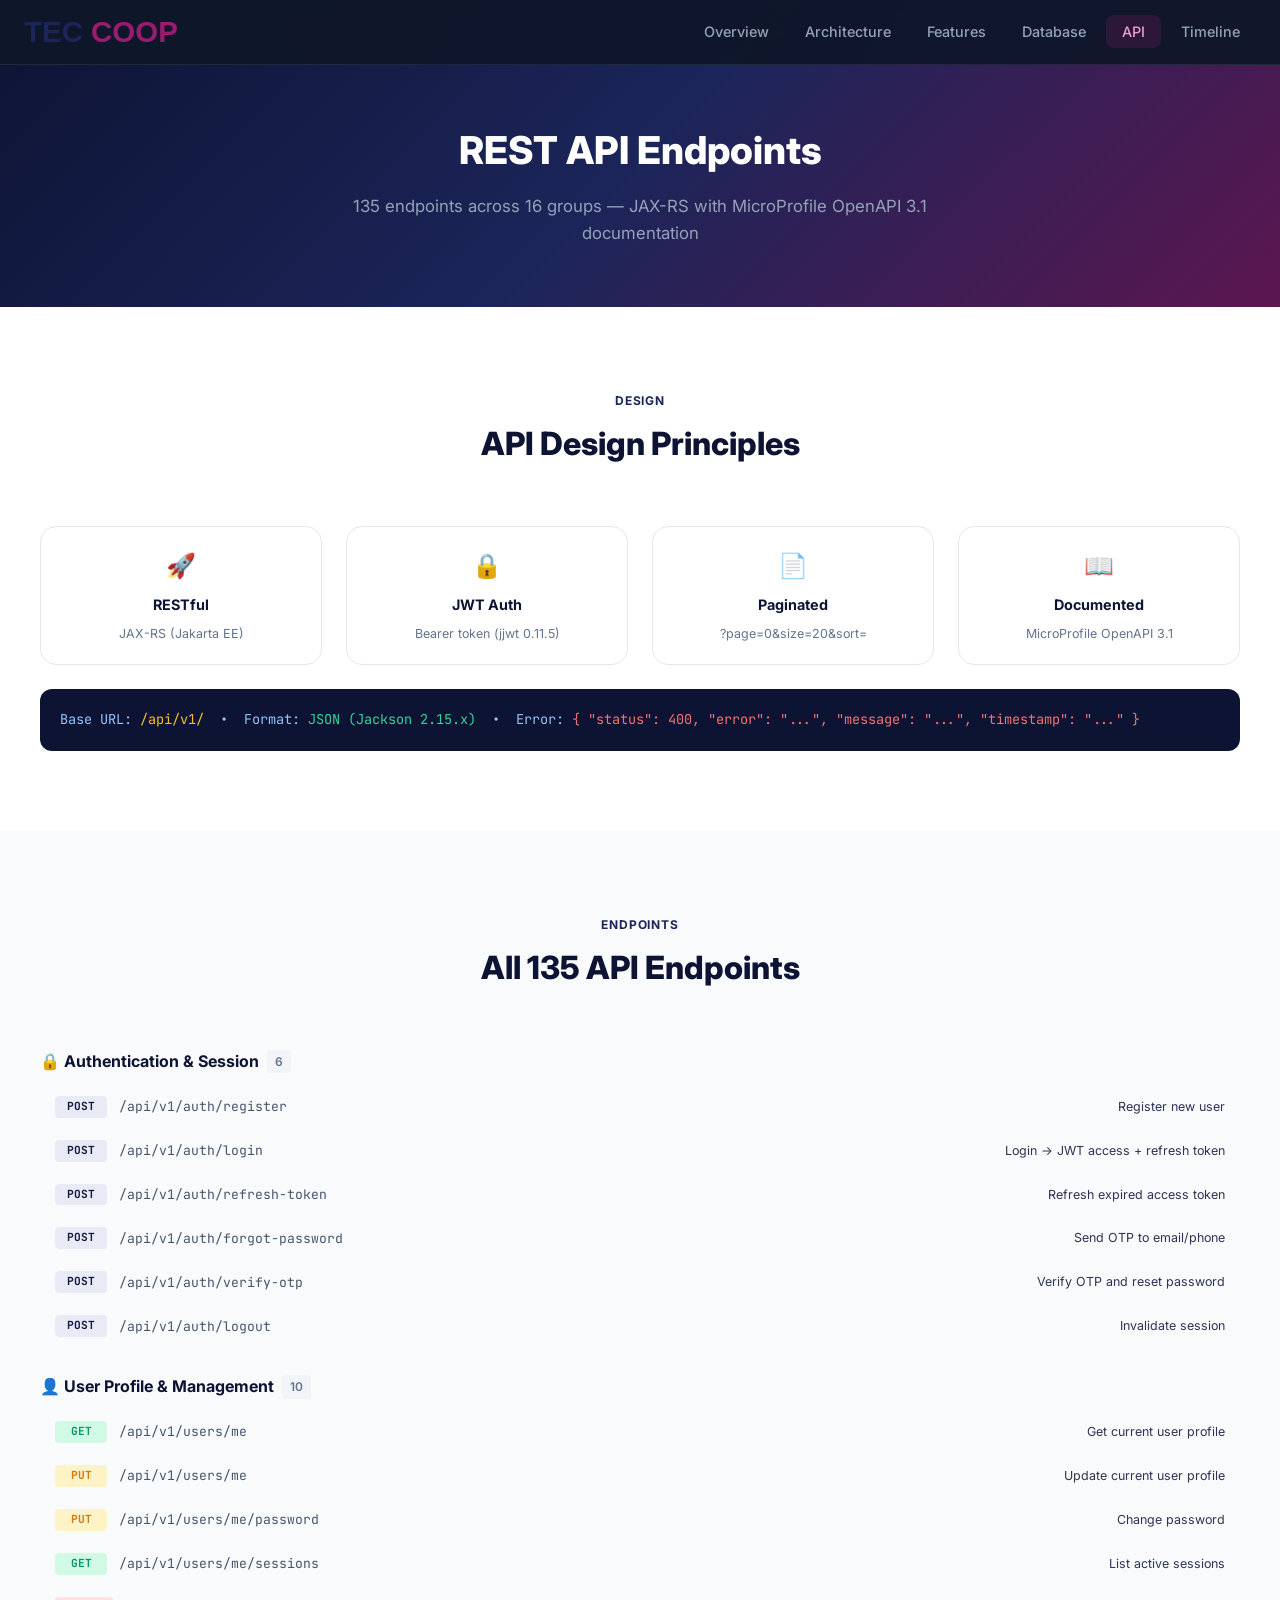
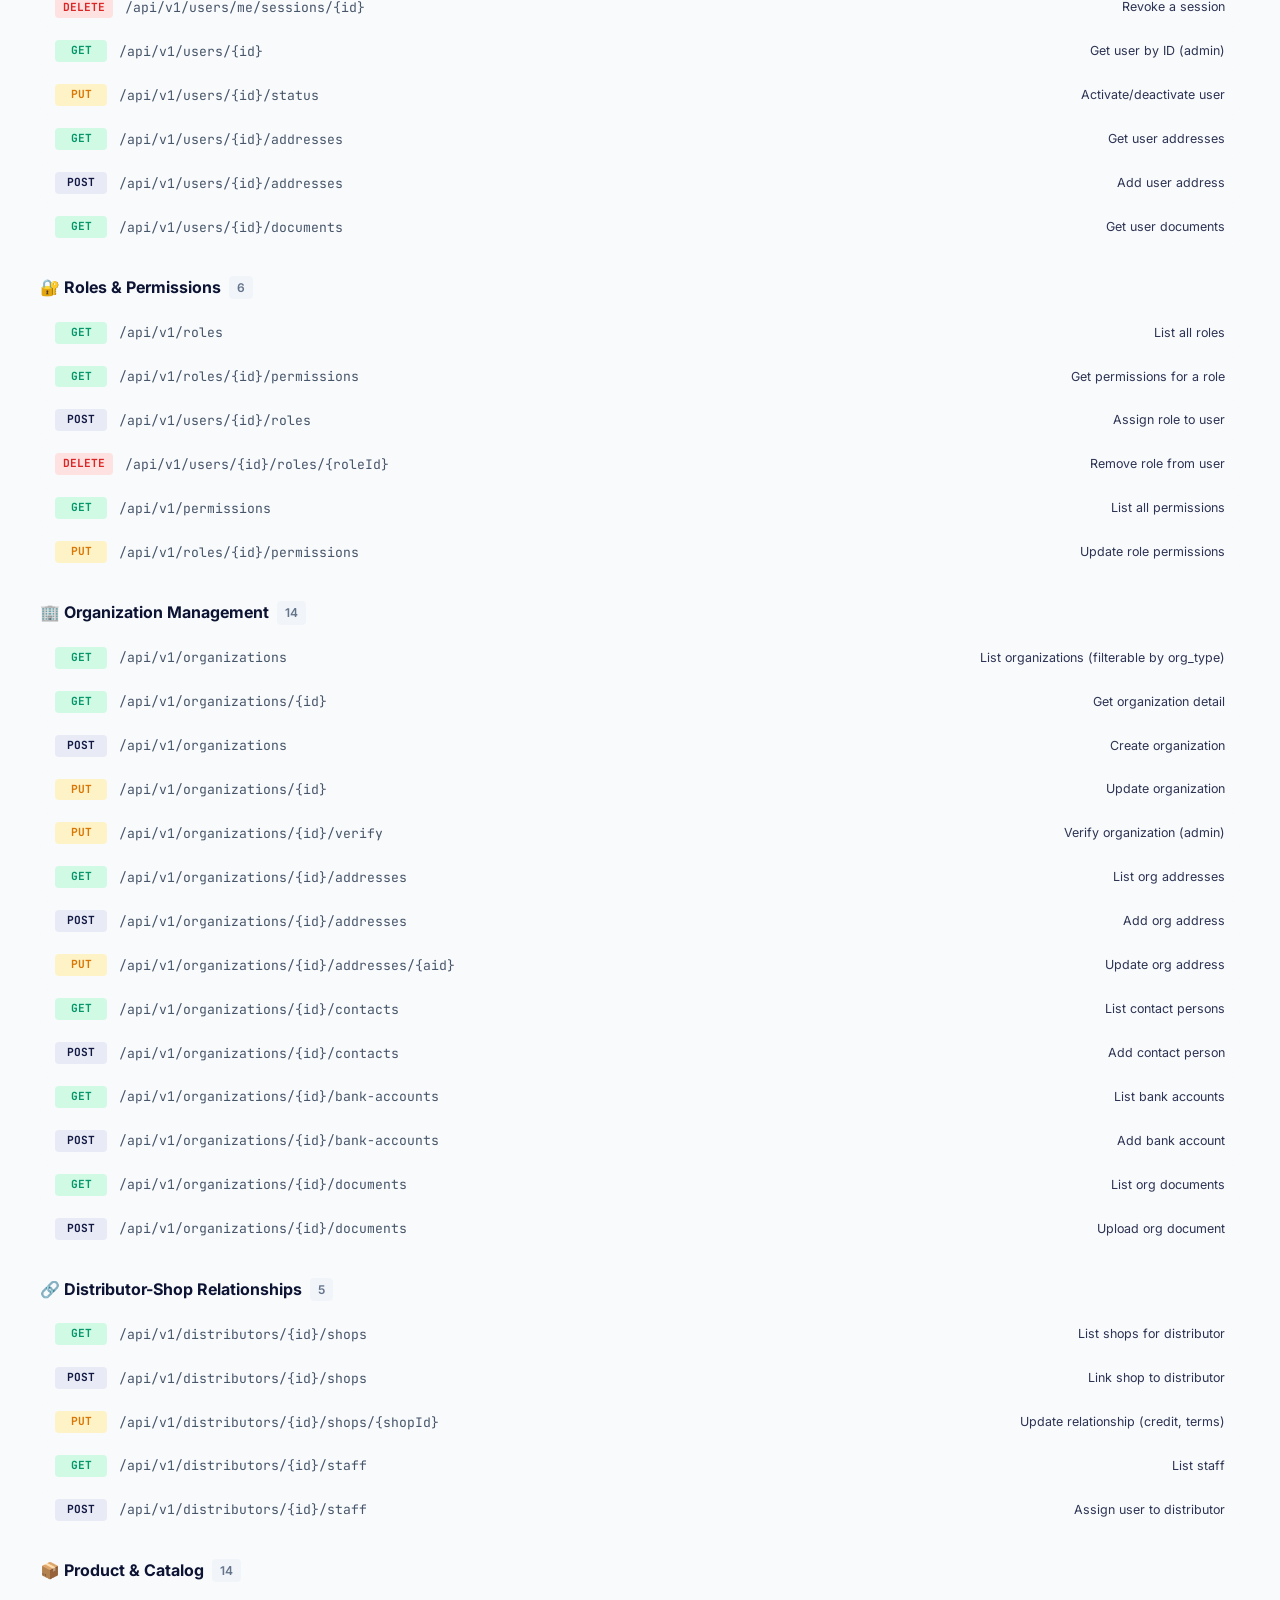
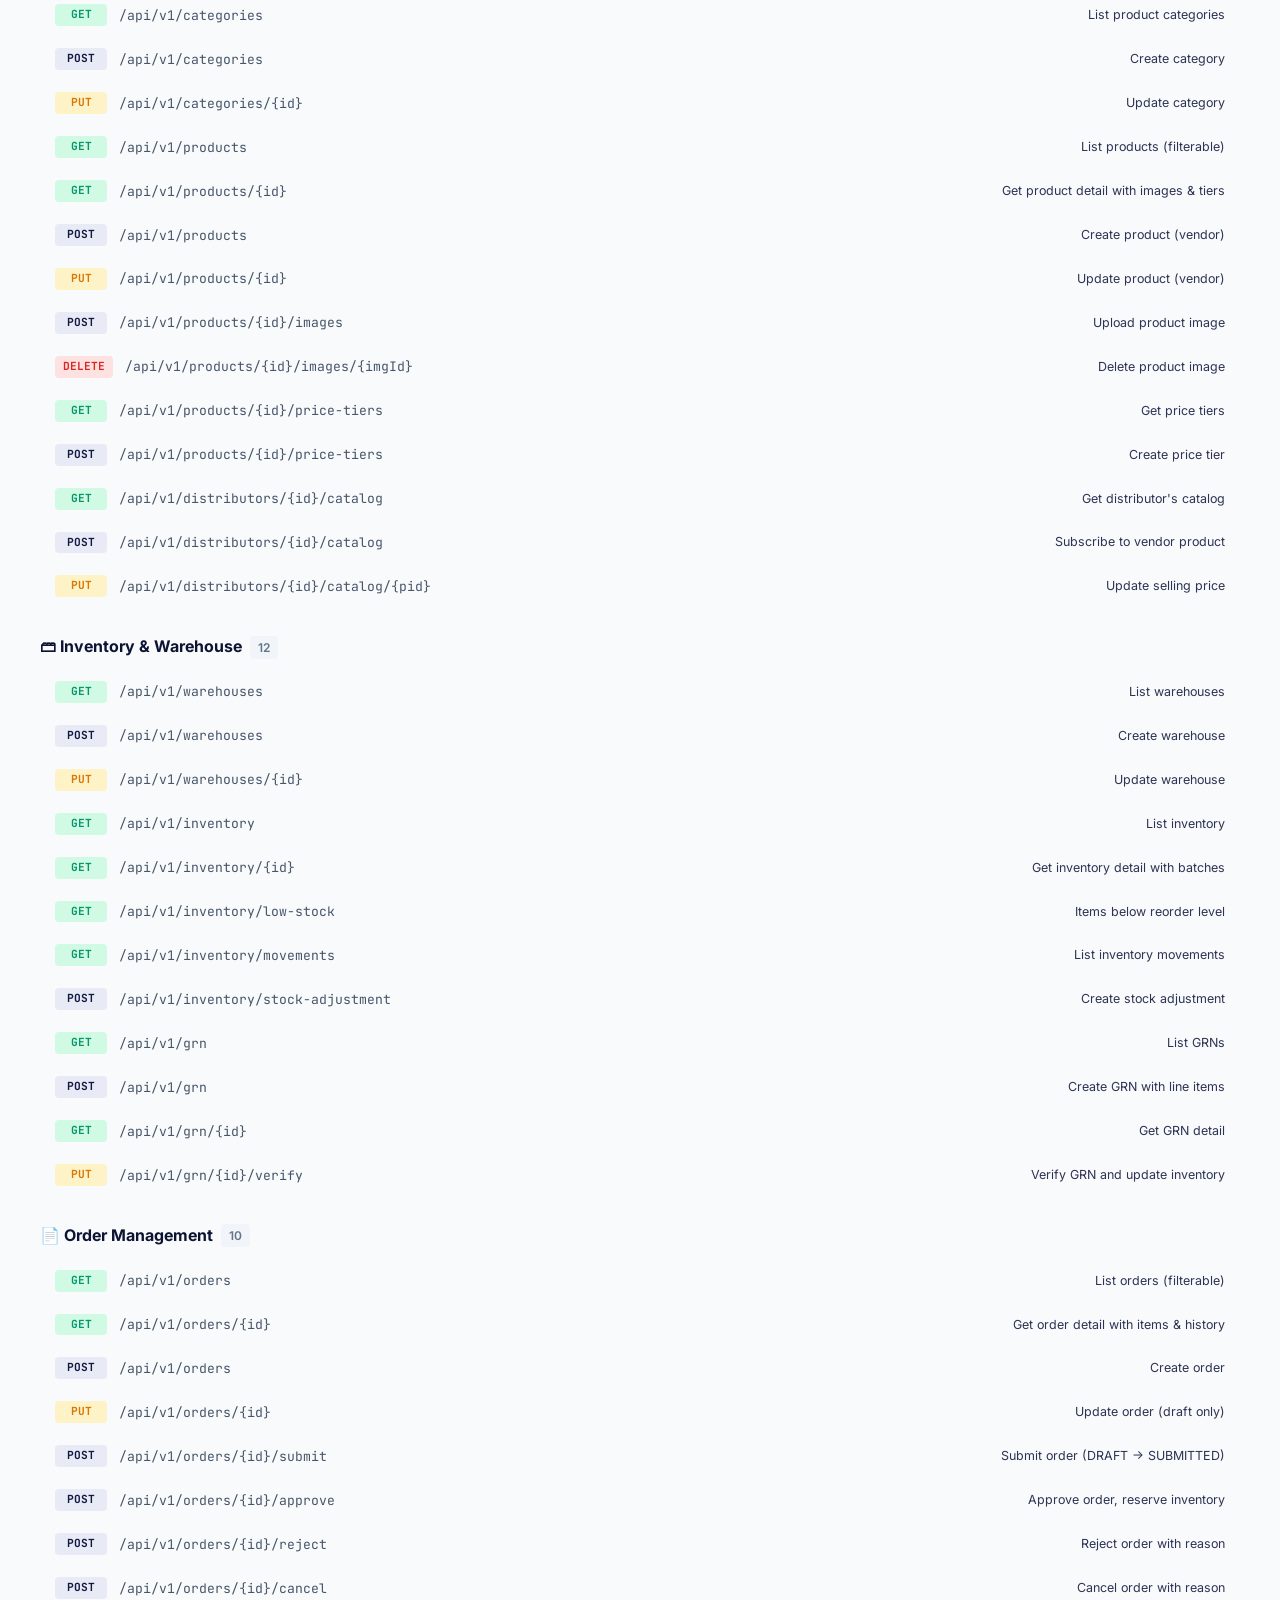
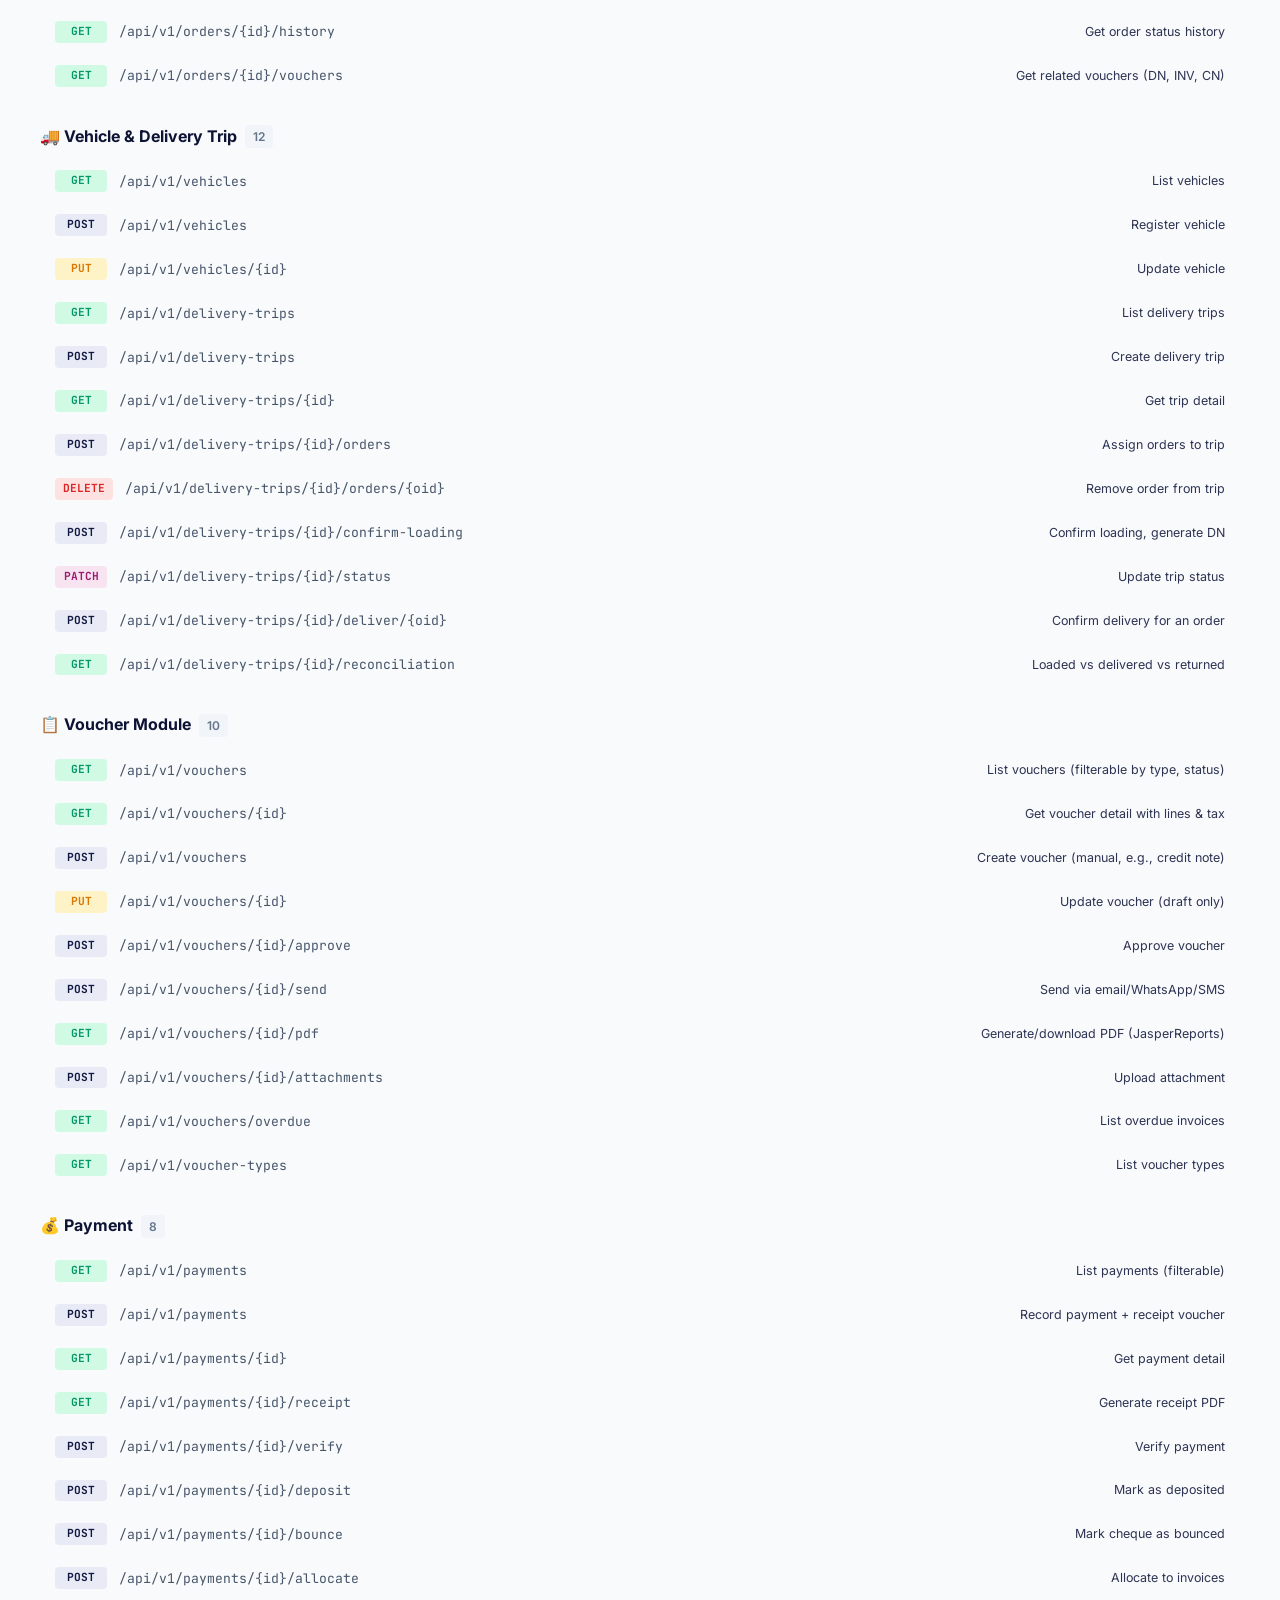
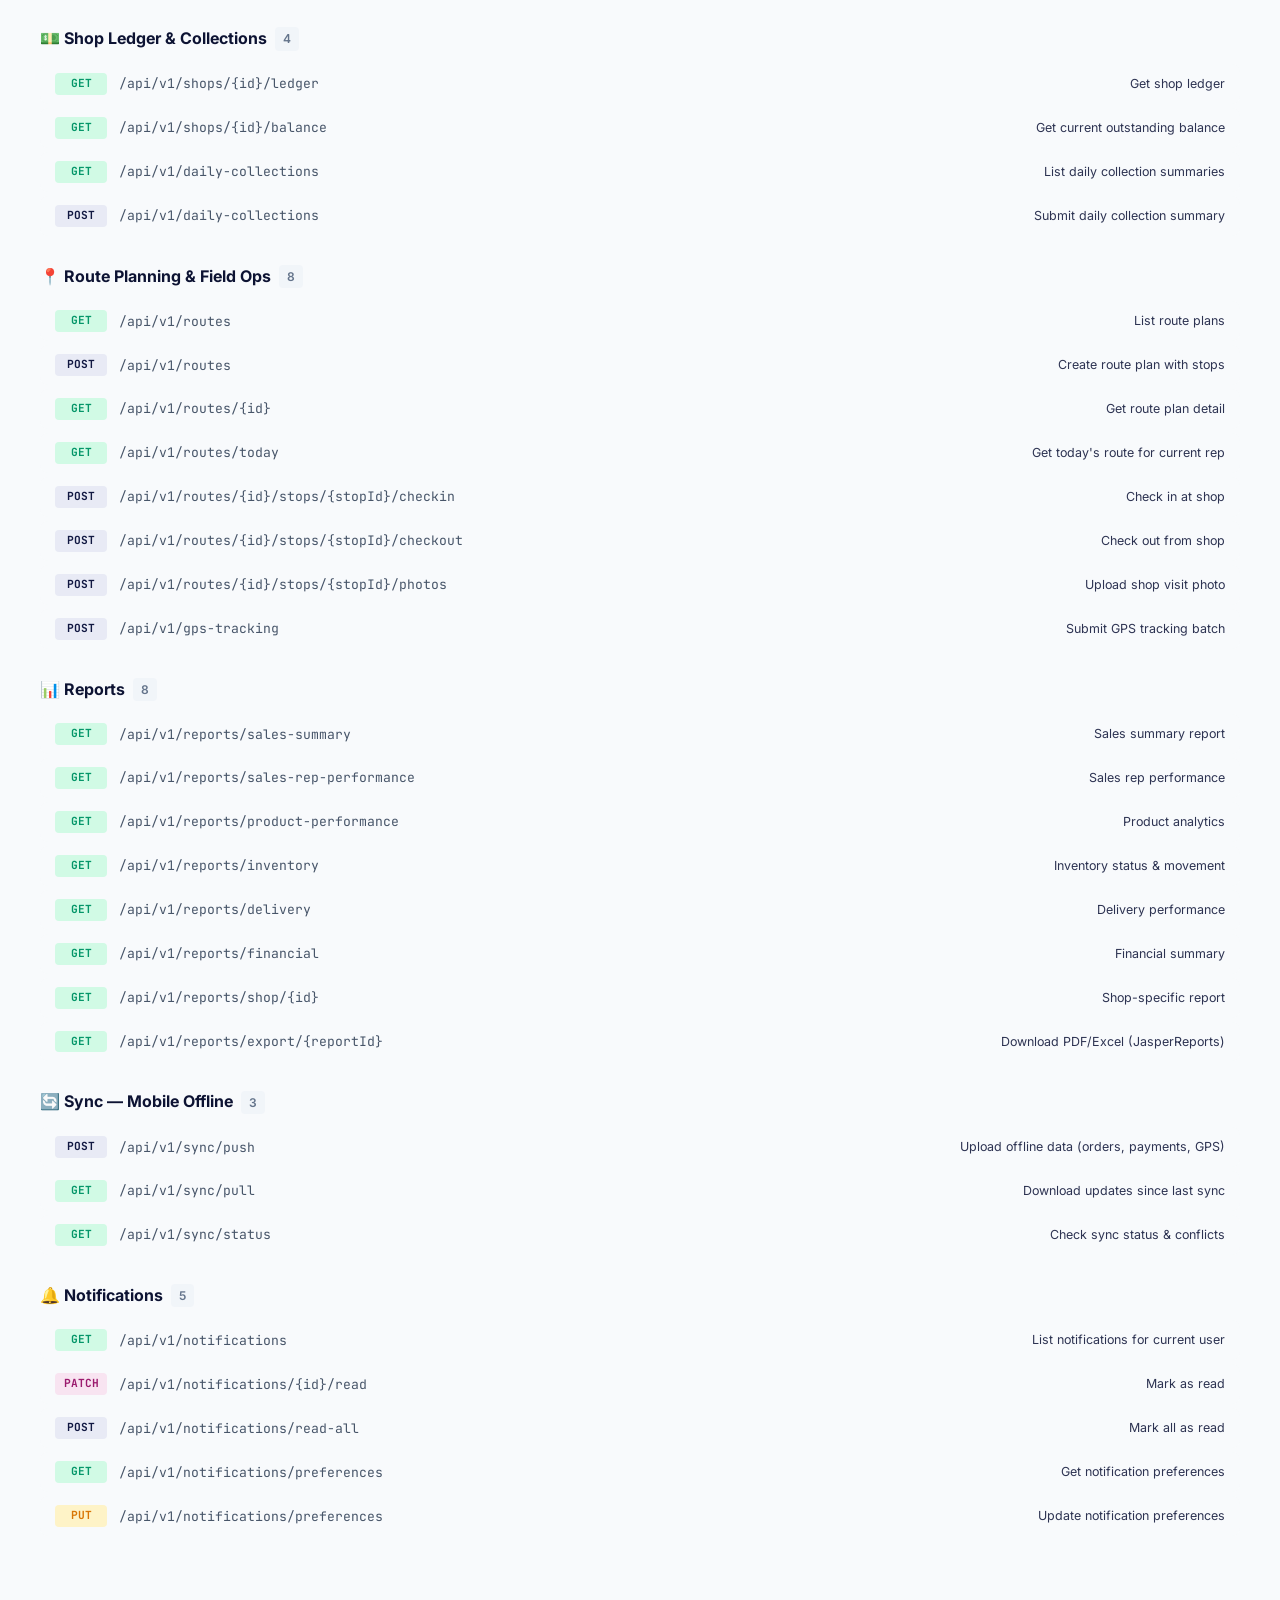
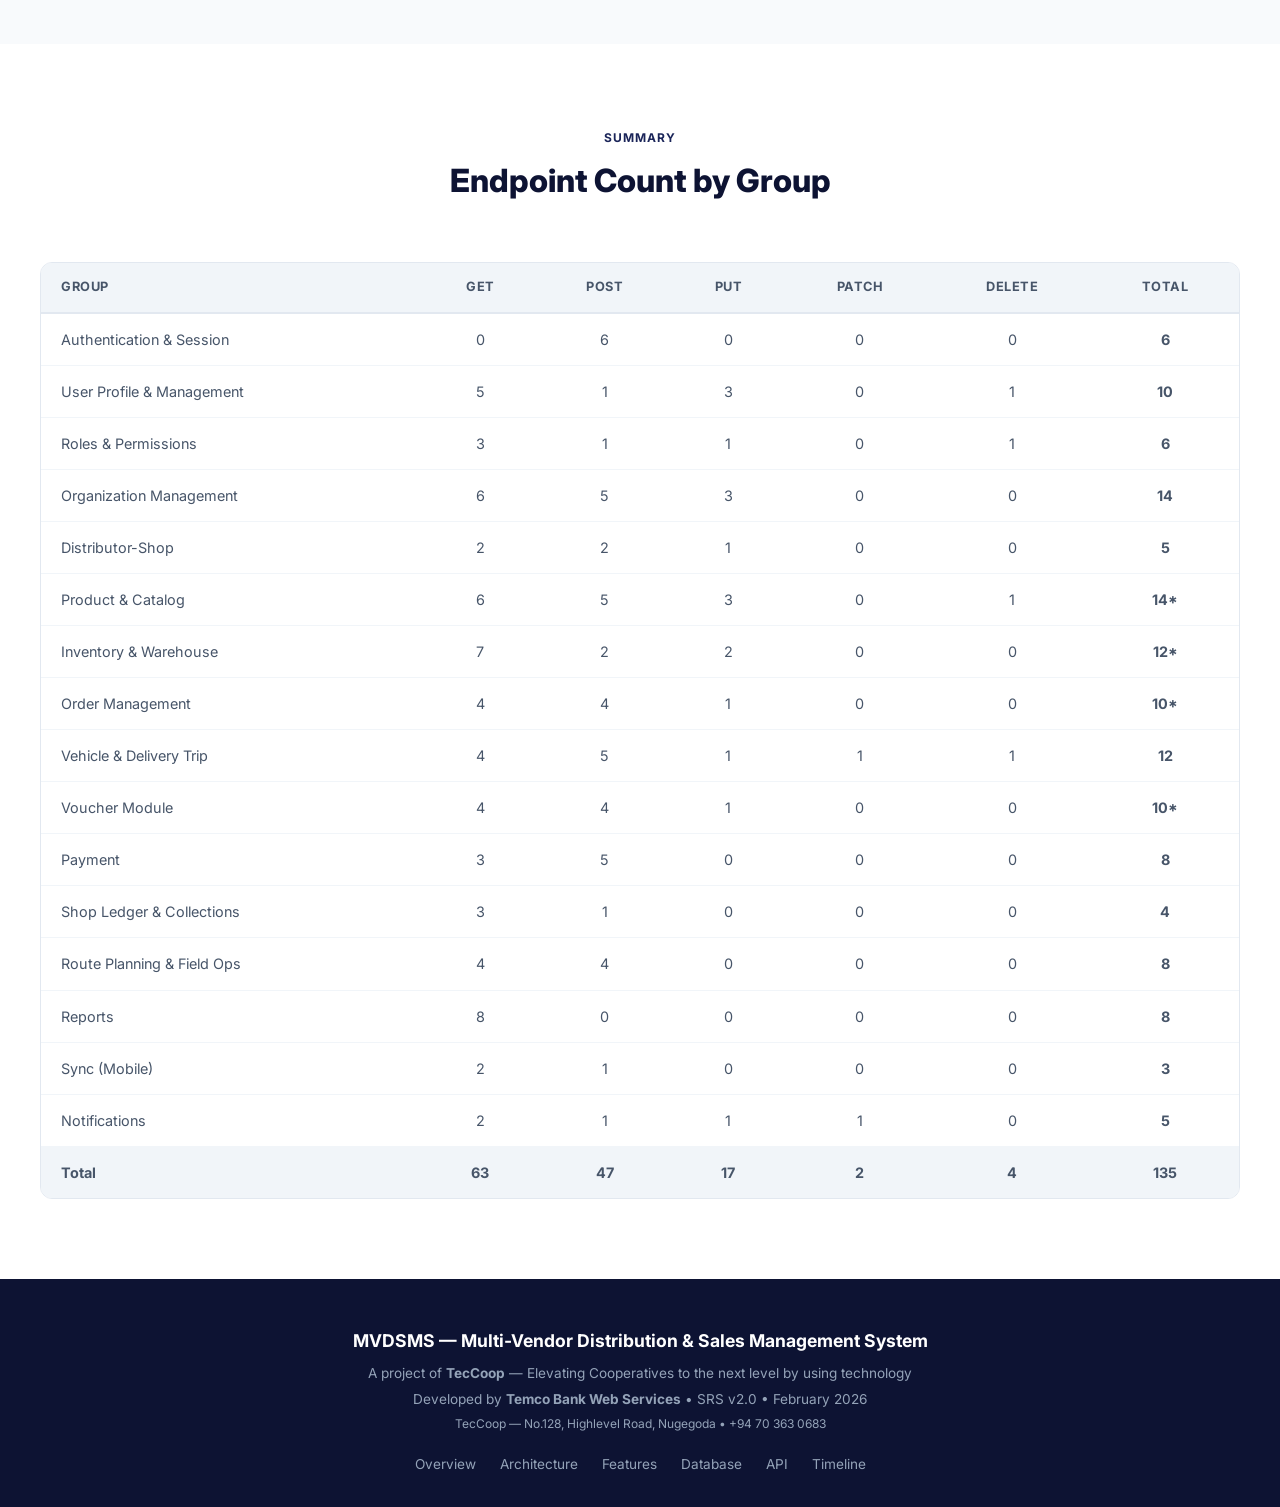
==== docs/api.html @ e16dff6d "feat: MVDSMS project scope website - TecCoop branded static site with mobile mockup - 6-page static " ====
<!DOCTYPE html>
<html lang="en">
<head>
  <meta charset="UTF-8">
  <meta name="viewport" content="width=device-width, initial-scale=1.0">
  <title>API Endpoints — MVDSMS | TecCoop</title>
  <link rel="preconnect" href="https://fonts.googleapis.com">
  <link href="https://fonts.googleapis.com/css2?family=Inter:wght@400;500;600;700;800&family=JetBrains+Mono:wght@400;500;600&display=swap" rel="stylesheet">
  <link rel="stylesheet" href="styles.css">
</head>
<body>

  <!-- NAVBAR -->
  <nav class="navbar" id="navbar">
    <div class="nav-container">
      <a href="index.html" class="nav-logo">
        <div class="nav-logo-icon"><img src="logo.svg" alt="TecCoop"></div>
      </a>
      <ul class="nav-links" id="navLinks">
        <li><a href="index.html">Overview</a></li>
        <li><a href="architecture.html">Architecture</a></li>
        <li><a href="features.html">Features</a></li>
        <li><a href="database.html">Database</a></li>
        <li><a href="api.html" class="active">API</a></li>
        <li><a href="timeline.html">Timeline</a></li>
      </ul>
      <button class="mobile-toggle" id="mobileToggle" aria-label="Toggle menu">&#9776;</button>
    </div>
  </nav>

  <!-- PAGE HERO -->
  <section class="page-hero">
    <h1>REST API Endpoints</h1>
    <p>135 endpoints across 16 groups &mdash; JAX-RS with MicroProfile OpenAPI 3.1 documentation</p>
  </section>

  <!-- API DESIGN PRINCIPLES -->
  <section class="section section-alt">
    <div class="container">
      <div class="section-header">
        <div class="section-label">Design</div>
        <h2>API Design Principles</h2>
      </div>
      <div class="card-grid card-grid-4">
        <div class="card" style="text-align:center;padding:20px;">
          <div style="font-size:1.5rem;margin-bottom:8px;">&#128640;</div>
          <h3 style="font-size:0.9rem;">RESTful</h3>
          <p style="font-size:0.78rem;">JAX-RS (Jakarta EE)</p>
        </div>
        <div class="card" style="text-align:center;padding:20px;">
          <div style="font-size:1.5rem;margin-bottom:8px;">&#128274;</div>
          <h3 style="font-size:0.9rem;">JWT Auth</h3>
          <p style="font-size:0.78rem;">Bearer token (jjwt 0.11.5)</p>
        </div>
        <div class="card" style="text-align:center;padding:20px;">
          <div style="font-size:1.5rem;margin-bottom:8px;">&#128196;</div>
          <h3 style="font-size:0.9rem;">Paginated</h3>
          <p style="font-size:0.78rem;">?page=0&amp;size=20&amp;sort=</p>
        </div>
        <div class="card" style="text-align:center;padding:20px;">
          <div style="font-size:1.5rem;margin-bottom:8px;">&#128214;</div>
          <h3 style="font-size:0.9rem;">Documented</h3>
          <p style="font-size:0.78rem;">MicroProfile OpenAPI 3.1</p>
        </div>
      </div>
      <div style="margin-top:24px;padding:20px;background:var(--dark);border-radius:12px;">
        <p style="font-family:'JetBrains Mono',monospace;font-size:0.85rem;color:#93c5fd;">
          Base URL: <span style="color:#fbbf24;">/api/v1/</span> &nbsp;&bull;&nbsp;
          Format: <span style="color:#34d399;">JSON (Jackson 2.15.x)</span> &nbsp;&bull;&nbsp;
          Error: <span style="color:#f87171;">{ "status": 400, "error": "...", "message": "...", "timestamp": "..." }</span>
        </p>
      </div>
    </div>
  </section>

  <!-- ALL ENDPOINTS -->
  <section class="section">
    <div class="container">
      <div class="section-header">
        <div class="section-label">Endpoints</div>
        <h2>All 135 API Endpoints</h2>
      </div>

      <!-- 1. Auth -->
      <div class="api-group">
        <div class="api-group-title">&#128274; Authentication & Session <span class="api-group-count">6</span></div>
        <div class="api-endpoint"><span class="api-method method-post">POST</span><span class="api-path">/api/v1/auth/register</span><span class="api-desc">Register new user</span></div>
        <div class="api-endpoint"><span class="api-method method-post">POST</span><span class="api-path">/api/v1/auth/login</span><span class="api-desc">Login &rarr; JWT access + refresh token</span></div>
        <div class="api-endpoint"><span class="api-method method-post">POST</span><span class="api-path">/api/v1/auth/refresh-token</span><span class="api-desc">Refresh expired access token</span></div>
        <div class="api-endpoint"><span class="api-method method-post">POST</span><span class="api-path">/api/v1/auth/forgot-password</span><span class="api-desc">Send OTP to email/phone</span></div>
        <div class="api-endpoint"><span class="api-method method-post">POST</span><span class="api-path">/api/v1/auth/verify-otp</span><span class="api-desc">Verify OTP and reset password</span></div>
        <div class="api-endpoint"><span class="api-method method-post">POST</span><span class="api-path">/api/v1/auth/logout</span><span class="api-desc">Invalidate session</span></div>
      </div>

      <!-- 2. Users -->
      <div class="api-group">
        <div class="api-group-title">&#128100; User Profile & Management <span class="api-group-count">10</span></div>
        <div class="api-endpoint"><span class="api-method method-get">GET</span><span class="api-path">/api/v1/users/me</span><span class="api-desc">Get current user profile</span></div>
        <div class="api-endpoint"><span class="api-method method-put">PUT</span><span class="api-path">/api/v1/users/me</span><span class="api-desc">Update current user profile</span></div>
        <div class="api-endpoint"><span class="api-method method-put">PUT</span><span class="api-path">/api/v1/users/me/password</span><span class="api-desc">Change password</span></div>
        <div class="api-endpoint"><span class="api-method method-get">GET</span><span class="api-path">/api/v1/users/me/sessions</span><span class="api-desc">List active sessions</span></div>
        <div class="api-endpoint"><span class="api-method method-delete">DELETE</span><span class="api-path">/api/v1/users/me/sessions/{id}</span><span class="api-desc">Revoke a session</span></div>
        <div class="api-endpoint"><span class="api-method method-get">GET</span><span class="api-path">/api/v1/users/{id}</span><span class="api-desc">Get user by ID (admin)</span></div>
        <div class="api-endpoint"><span class="api-method method-put">PUT</span><span class="api-path">/api/v1/users/{id}/status</span><span class="api-desc">Activate/deactivate user</span></div>
        <div class="api-endpoint"><span class="api-method method-get">GET</span><span class="api-path">/api/v1/users/{id}/addresses</span><span class="api-desc">Get user addresses</span></div>
        <div class="api-endpoint"><span class="api-method method-post">POST</span><span class="api-path">/api/v1/users/{id}/addresses</span><span class="api-desc">Add user address</span></div>
        <div class="api-endpoint"><span class="api-method method-get">GET</span><span class="api-path">/api/v1/users/{id}/documents</span><span class="api-desc">Get user documents</span></div>
      </div>

      <!-- 3. Roles -->
      <div class="api-group">
        <div class="api-group-title">&#128272; Roles & Permissions <span class="api-group-count">6</span></div>
        <div class="api-endpoint"><span class="api-method method-get">GET</span><span class="api-path">/api/v1/roles</span><span class="api-desc">List all roles</span></div>
        <div class="api-endpoint"><span class="api-method method-get">GET</span><span class="api-path">/api/v1/roles/{id}/permissions</span><span class="api-desc">Get permissions for a role</span></div>
        <div class="api-endpoint"><span class="api-method method-post">POST</span><span class="api-path">/api/v1/users/{id}/roles</span><span class="api-desc">Assign role to user</span></div>
        <div class="api-endpoint"><span class="api-method method-delete">DELETE</span><span class="api-path">/api/v1/users/{id}/roles/{roleId}</span><span class="api-desc">Remove role from user</span></div>
        <div class="api-endpoint"><span class="api-method method-get">GET</span><span class="api-path">/api/v1/permissions</span><span class="api-desc">List all permissions</span></div>
        <div class="api-endpoint"><span class="api-method method-put">PUT</span><span class="api-path">/api/v1/roles/{id}/permissions</span><span class="api-desc">Update role permissions</span></div>
      </div>

      <!-- 4. Organizations -->
      <div class="api-group">
        <div class="api-group-title">&#127970; Organization Management <span class="api-group-count">14</span></div>
        <div class="api-endpoint"><span class="api-method method-get">GET</span><span class="api-path">/api/v1/organizations</span><span class="api-desc">List organizations (filterable by org_type)</span></div>
        <div class="api-endpoint"><span class="api-method method-get">GET</span><span class="api-path">/api/v1/organizations/{id}</span><span class="api-desc">Get organization detail</span></div>
        <div class="api-endpoint"><span class="api-method method-post">POST</span><span class="api-path">/api/v1/organizations</span><span class="api-desc">Create organization</span></div>
        <div class="api-endpoint"><span class="api-method method-put">PUT</span><span class="api-path">/api/v1/organizations/{id}</span><span class="api-desc">Update organization</span></div>
        <div class="api-endpoint"><span class="api-method method-put">PUT</span><span class="api-path">/api/v1/organizations/{id}/verify</span><span class="api-desc">Verify organization (admin)</span></div>
        <div class="api-endpoint"><span class="api-method method-get">GET</span><span class="api-path">/api/v1/organizations/{id}/addresses</span><span class="api-desc">List org addresses</span></div>
        <div class="api-endpoint"><span class="api-method method-post">POST</span><span class="api-path">/api/v1/organizations/{id}/addresses</span><span class="api-desc">Add org address</span></div>
        <div class="api-endpoint"><span class="api-method method-put">PUT</span><span class="api-path">/api/v1/organizations/{id}/addresses/{aid}</span><span class="api-desc">Update org address</span></div>
        <div class="api-endpoint"><span class="api-method method-get">GET</span><span class="api-path">/api/v1/organizations/{id}/contacts</span><span class="api-desc">List contact persons</span></div>
        <div class="api-endpoint"><span class="api-method method-post">POST</span><span class="api-path">/api/v1/organizations/{id}/contacts</span><span class="api-desc">Add contact person</span></div>
        <div class="api-endpoint"><span class="api-method method-get">GET</span><span class="api-path">/api/v1/organizations/{id}/bank-accounts</span><span class="api-desc">List bank accounts</span></div>
        <div class="api-endpoint"><span class="api-method method-post">POST</span><span class="api-path">/api/v1/organizations/{id}/bank-accounts</span><span class="api-desc">Add bank account</span></div>
        <div class="api-endpoint"><span class="api-method method-get">GET</span><span class="api-path">/api/v1/organizations/{id}/documents</span><span class="api-desc">List org documents</span></div>
        <div class="api-endpoint"><span class="api-method method-post">POST</span><span class="api-path">/api/v1/organizations/{id}/documents</span><span class="api-desc">Upload org document</span></div>
      </div>

      <!-- 5. Distributor-Shop -->
      <div class="api-group">
        <div class="api-group-title">&#128279; Distributor-Shop Relationships <span class="api-group-count">5</span></div>
        <div class="api-endpoint"><span class="api-method method-get">GET</span><span class="api-path">/api/v1/distributors/{id}/shops</span><span class="api-desc">List shops for distributor</span></div>
        <div class="api-endpoint"><span class="api-method method-post">POST</span><span class="api-path">/api/v1/distributors/{id}/shops</span><span class="api-desc">Link shop to distributor</span></div>
        <div class="api-endpoint"><span class="api-method method-put">PUT</span><span class="api-path">/api/v1/distributors/{id}/shops/{shopId}</span><span class="api-desc">Update relationship (credit, terms)</span></div>
        <div class="api-endpoint"><span class="api-method method-get">GET</span><span class="api-path">/api/v1/distributors/{id}/staff</span><span class="api-desc">List staff</span></div>
        <div class="api-endpoint"><span class="api-method method-post">POST</span><span class="api-path">/api/v1/distributors/{id}/staff</span><span class="api-desc">Assign user to distributor</span></div>
      </div>

      <!-- 6. Products -->
      <div class="api-group">
        <div class="api-group-title">&#128230; Product & Catalog <span class="api-group-count">14</span></div>
        <div class="api-endpoint"><span class="api-method method-get">GET</span><span class="api-path">/api/v1/categories</span><span class="api-desc">List product categories</span></div>
        <div class="api-endpoint"><span class="api-method method-post">POST</span><span class="api-path">/api/v1/categories</span><span class="api-desc">Create category</span></div>
        <div class="api-endpoint"><span class="api-method method-put">PUT</span><span class="api-path">/api/v1/categories/{id}</span><span class="api-desc">Update category</span></div>
        <div class="api-endpoint"><span class="api-method method-get">GET</span><span class="api-path">/api/v1/products</span><span class="api-desc">List products (filterable)</span></div>
        <div class="api-endpoint"><span class="api-method method-get">GET</span><span class="api-path">/api/v1/products/{id}</span><span class="api-desc">Get product detail with images &amp; tiers</span></div>
        <div class="api-endpoint"><span class="api-method method-post">POST</span><span class="api-path">/api/v1/products</span><span class="api-desc">Create product (vendor)</span></div>
        <div class="api-endpoint"><span class="api-method method-put">PUT</span><span class="api-path">/api/v1/products/{id}</span><span class="api-desc">Update product (vendor)</span></div>
        <div class="api-endpoint"><span class="api-method method-post">POST</span><span class="api-path">/api/v1/products/{id}/images</span><span class="api-desc">Upload product image</span></div>
        <div class="api-endpoint"><span class="api-method method-delete">DELETE</span><span class="api-path">/api/v1/products/{id}/images/{imgId}</span><span class="api-desc">Delete product image</span></div>
        <div class="api-endpoint"><span class="api-method method-get">GET</span><span class="api-path">/api/v1/products/{id}/price-tiers</span><span class="api-desc">Get price tiers</span></div>
        <div class="api-endpoint"><span class="api-method method-post">POST</span><span class="api-path">/api/v1/products/{id}/price-tiers</span><span class="api-desc">Create price tier</span></div>
        <div class="api-endpoint"><span class="api-method method-get">GET</span><span class="api-path">/api/v1/distributors/{id}/catalog</span><span class="api-desc">Get distributor's catalog</span></div>
        <div class="api-endpoint"><span class="api-method method-post">POST</span><span class="api-path">/api/v1/distributors/{id}/catalog</span><span class="api-desc">Subscribe to vendor product</span></div>
        <div class="api-endpoint"><span class="api-method method-put">PUT</span><span class="api-path">/api/v1/distributors/{id}/catalog/{pid}</span><span class="api-desc">Update selling price</span></div>
      </div>

      <!-- 7. Inventory -->
      <div class="api-group">
        <div class="api-group-title">&#128451; Inventory & Warehouse <span class="api-group-count">12</span></div>
        <div class="api-endpoint"><span class="api-method method-get">GET</span><span class="api-path">/api/v1/warehouses</span><span class="api-desc">List warehouses</span></div>
        <div class="api-endpoint"><span class="api-method method-post">POST</span><span class="api-path">/api/v1/warehouses</span><span class="api-desc">Create warehouse</span></div>
        <div class="api-endpoint"><span class="api-method method-put">PUT</span><span class="api-path">/api/v1/warehouses/{id}</span><span class="api-desc">Update warehouse</span></div>
        <div class="api-endpoint"><span class="api-method method-get">GET</span><span class="api-path">/api/v1/inventory</span><span class="api-desc">List inventory</span></div>
        <div class="api-endpoint"><span class="api-method method-get">GET</span><span class="api-path">/api/v1/inventory/{id}</span><span class="api-desc">Get inventory detail with batches</span></div>
        <div class="api-endpoint"><span class="api-method method-get">GET</span><span class="api-path">/api/v1/inventory/low-stock</span><span class="api-desc">Items below reorder level</span></div>
        <div class="api-endpoint"><span class="api-method method-get">GET</span><span class="api-path">/api/v1/inventory/movements</span><span class="api-desc">List inventory movements</span></div>
        <div class="api-endpoint"><span class="api-method method-post">POST</span><span class="api-path">/api/v1/inventory/stock-adjustment</span><span class="api-desc">Create stock adjustment</span></div>
        <div class="api-endpoint"><span class="api-method method-get">GET</span><span class="api-path">/api/v1/grn</span><span class="api-desc">List GRNs</span></div>
        <div class="api-endpoint"><span class="api-method method-post">POST</span><span class="api-path">/api/v1/grn</span><span class="api-desc">Create GRN with line items</span></div>
        <div class="api-endpoint"><span class="api-method method-get">GET</span><span class="api-path">/api/v1/grn/{id}</span><span class="api-desc">Get GRN detail</span></div>
        <div class="api-endpoint"><span class="api-method method-put">PUT</span><span class="api-path">/api/v1/grn/{id}/verify</span><span class="api-desc">Verify GRN and update inventory</span></div>
      </div>

      <!-- 8. Orders -->
      <div class="api-group">
        <div class="api-group-title">&#128196; Order Management <span class="api-group-count">10</span></div>
        <div class="api-endpoint"><span class="api-method method-get">GET</span><span class="api-path">/api/v1/orders</span><span class="api-desc">List orders (filterable)</span></div>
        <div class="api-endpoint"><span class="api-method method-get">GET</span><span class="api-path">/api/v1/orders/{id}</span><span class="api-desc">Get order detail with items &amp; history</span></div>
        <div class="api-endpoint"><span class="api-method method-post">POST</span><span class="api-path">/api/v1/orders</span><span class="api-desc">Create order</span></div>
        <div class="api-endpoint"><span class="api-method method-put">PUT</span><span class="api-path">/api/v1/orders/{id}</span><span class="api-desc">Update order (draft only)</span></div>
        <div class="api-endpoint"><span class="api-method method-post">POST</span><span class="api-path">/api/v1/orders/{id}/submit</span><span class="api-desc">Submit order (DRAFT &rarr; SUBMITTED)</span></div>
        <div class="api-endpoint"><span class="api-method method-post">POST</span><span class="api-path">/api/v1/orders/{id}/approve</span><span class="api-desc">Approve order, reserve inventory</span></div>
        <div class="api-endpoint"><span class="api-method method-post">POST</span><span class="api-path">/api/v1/orders/{id}/reject</span><span class="api-desc">Reject order with reason</span></div>
        <div class="api-endpoint"><span class="api-method method-post">POST</span><span class="api-path">/api/v1/orders/{id}/cancel</span><span class="api-desc">Cancel order with reason</span></div>
        <div class="api-endpoint"><span class="api-method method-get">GET</span><span class="api-path">/api/v1/orders/{id}/history</span><span class="api-desc">Get order status history</span></div>
        <div class="api-endpoint"><span class="api-method method-get">GET</span><span class="api-path">/api/v1/orders/{id}/vouchers</span><span class="api-desc">Get related vouchers (DN, INV, CN)</span></div>
      </div>

      <!-- 9. Delivery -->
      <div class="api-group">
        <div class="api-group-title">&#128666; Vehicle & Delivery Trip <span class="api-group-count">12</span></div>
        <div class="api-endpoint"><span class="api-method method-get">GET</span><span class="api-path">/api/v1/vehicles</span><span class="api-desc">List vehicles</span></div>
        <div class="api-endpoint"><span class="api-method method-post">POST</span><span class="api-path">/api/v1/vehicles</span><span class="api-desc">Register vehicle</span></div>
        <div class="api-endpoint"><span class="api-method method-put">PUT</span><span class="api-path">/api/v1/vehicles/{id}</span><span class="api-desc">Update vehicle</span></div>
        <div class="api-endpoint"><span class="api-method method-get">GET</span><span class="api-path">/api/v1/delivery-trips</span><span class="api-desc">List delivery trips</span></div>
        <div class="api-endpoint"><span class="api-method method-post">POST</span><span class="api-path">/api/v1/delivery-trips</span><span class="api-desc">Create delivery trip</span></div>
        <div class="api-endpoint"><span class="api-method method-get">GET</span><span class="api-path">/api/v1/delivery-trips/{id}</span><span class="api-desc">Get trip detail</span></div>
        <div class="api-endpoint"><span class="api-method method-post">POST</span><span class="api-path">/api/v1/delivery-trips/{id}/orders</span><span class="api-desc">Assign orders to trip</span></div>
        <div class="api-endpoint"><span class="api-method method-delete">DELETE</span><span class="api-path">/api/v1/delivery-trips/{id}/orders/{oid}</span><span class="api-desc">Remove order from trip</span></div>
        <div class="api-endpoint"><span class="api-method method-post">POST</span><span class="api-path">/api/v1/delivery-trips/{id}/confirm-loading</span><span class="api-desc">Confirm loading, generate DN</span></div>
        <div class="api-endpoint"><span class="api-method method-patch">PATCH</span><span class="api-path">/api/v1/delivery-trips/{id}/status</span><span class="api-desc">Update trip status</span></div>
        <div class="api-endpoint"><span class="api-method method-post">POST</span><span class="api-path">/api/v1/delivery-trips/{id}/deliver/{oid}</span><span class="api-desc">Confirm delivery for an order</span></div>
        <div class="api-endpoint"><span class="api-method method-get">GET</span><span class="api-path">/api/v1/delivery-trips/{id}/reconciliation</span><span class="api-desc">Loaded vs delivered vs returned</span></div>
      </div>

      <!-- 10. Vouchers -->
      <div class="api-group">
        <div class="api-group-title">&#128203; Voucher Module <span class="api-group-count">10</span></div>
        <div class="api-endpoint"><span class="api-method method-get">GET</span><span class="api-path">/api/v1/vouchers</span><span class="api-desc">List vouchers (filterable by type, status)</span></div>
        <div class="api-endpoint"><span class="api-method method-get">GET</span><span class="api-path">/api/v1/vouchers/{id}</span><span class="api-desc">Get voucher detail with lines &amp; tax</span></div>
        <div class="api-endpoint"><span class="api-method method-post">POST</span><span class="api-path">/api/v1/vouchers</span><span class="api-desc">Create voucher (manual, e.g., credit note)</span></div>
        <div class="api-endpoint"><span class="api-method method-put">PUT</span><span class="api-path">/api/v1/vouchers/{id}</span><span class="api-desc">Update voucher (draft only)</span></div>
        <div class="api-endpoint"><span class="api-method method-post">POST</span><span class="api-path">/api/v1/vouchers/{id}/approve</span><span class="api-desc">Approve voucher</span></div>
        <div class="api-endpoint"><span class="api-method method-post">POST</span><span class="api-path">/api/v1/vouchers/{id}/send</span><span class="api-desc">Send via email/WhatsApp/SMS</span></div>
        <div class="api-endpoint"><span class="api-method method-get">GET</span><span class="api-path">/api/v1/vouchers/{id}/pdf</span><span class="api-desc">Generate/download PDF (JasperReports)</span></div>
        <div class="api-endpoint"><span class="api-method method-post">POST</span><span class="api-path">/api/v1/vouchers/{id}/attachments</span><span class="api-desc">Upload attachment</span></div>
        <div class="api-endpoint"><span class="api-method method-get">GET</span><span class="api-path">/api/v1/vouchers/overdue</span><span class="api-desc">List overdue invoices</span></div>
        <div class="api-endpoint"><span class="api-method method-get">GET</span><span class="api-path">/api/v1/voucher-types</span><span class="api-desc">List voucher types</span></div>
      </div>

      <!-- 11. Payments -->
      <div class="api-group">
        <div class="api-group-title">&#128176; Payment <span class="api-group-count">8</span></div>
        <div class="api-endpoint"><span class="api-method method-get">GET</span><span class="api-path">/api/v1/payments</span><span class="api-desc">List payments (filterable)</span></div>
        <div class="api-endpoint"><span class="api-method method-post">POST</span><span class="api-path">/api/v1/payments</span><span class="api-desc">Record payment + receipt voucher</span></div>
        <div class="api-endpoint"><span class="api-method method-get">GET</span><span class="api-path">/api/v1/payments/{id}</span><span class="api-desc">Get payment detail</span></div>
        <div class="api-endpoint"><span class="api-method method-get">GET</span><span class="api-path">/api/v1/payments/{id}/receipt</span><span class="api-desc">Generate receipt PDF</span></div>
        <div class="api-endpoint"><span class="api-method method-post">POST</span><span class="api-path">/api/v1/payments/{id}/verify</span><span class="api-desc">Verify payment</span></div>
        <div class="api-endpoint"><span class="api-method method-post">POST</span><span class="api-path">/api/v1/payments/{id}/deposit</span><span class="api-desc">Mark as deposited</span></div>
        <div class="api-endpoint"><span class="api-method method-post">POST</span><span class="api-path">/api/v1/payments/{id}/bounce</span><span class="api-desc">Mark cheque as bounced</span></div>
        <div class="api-endpoint"><span class="api-method method-post">POST</span><span class="api-path">/api/v1/payments/{id}/allocate</span><span class="api-desc">Allocate to invoices</span></div>
      </div>

      <!-- 12. Ledger -->
      <div class="api-group">
        <div class="api-group-title">&#128181; Shop Ledger & Collections <span class="api-group-count">4</span></div>
        <div class="api-endpoint"><span class="api-method method-get">GET</span><span class="api-path">/api/v1/shops/{id}/ledger</span><span class="api-desc">Get shop ledger</span></div>
        <div class="api-endpoint"><span class="api-method method-get">GET</span><span class="api-path">/api/v1/shops/{id}/balance</span><span class="api-desc">Get current outstanding balance</span></div>
        <div class="api-endpoint"><span class="api-method method-get">GET</span><span class="api-path">/api/v1/daily-collections</span><span class="api-desc">List daily collection summaries</span></div>
        <div class="api-endpoint"><span class="api-method method-post">POST</span><span class="api-path">/api/v1/daily-collections</span><span class="api-desc">Submit daily collection summary</span></div>
      </div>

      <!-- 13. Routes -->
      <div class="api-group">
        <div class="api-group-title">&#128205; Route Planning & Field Ops <span class="api-group-count">8</span></div>
        <div class="api-endpoint"><span class="api-method method-get">GET</span><span class="api-path">/api/v1/routes</span><span class="api-desc">List route plans</span></div>
        <div class="api-endpoint"><span class="api-method method-post">POST</span><span class="api-path">/api/v1/routes</span><span class="api-desc">Create route plan with stops</span></div>
        <div class="api-endpoint"><span class="api-method method-get">GET</span><span class="api-path">/api/v1/routes/{id}</span><span class="api-desc">Get route plan detail</span></div>
        <div class="api-endpoint"><span class="api-method method-get">GET</span><span class="api-path">/api/v1/routes/today</span><span class="api-desc">Get today's route for current rep</span></div>
        <div class="api-endpoint"><span class="api-method method-post">POST</span><span class="api-path">/api/v1/routes/{id}/stops/{stopId}/checkin</span><span class="api-desc">Check in at shop</span></div>
        <div class="api-endpoint"><span class="api-method method-post">POST</span><span class="api-path">/api/v1/routes/{id}/stops/{stopId}/checkout</span><span class="api-desc">Check out from shop</span></div>
        <div class="api-endpoint"><span class="api-method method-post">POST</span><span class="api-path">/api/v1/routes/{id}/stops/{stopId}/photos</span><span class="api-desc">Upload shop visit photo</span></div>
        <div class="api-endpoint"><span class="api-method method-post">POST</span><span class="api-path">/api/v1/gps-tracking</span><span class="api-desc">Submit GPS tracking batch</span></div>
      </div>

      <!-- 14. Reports -->
      <div class="api-group">
        <div class="api-group-title">&#128202; Reports <span class="api-group-count">8</span></div>
        <div class="api-endpoint"><span class="api-method method-get">GET</span><span class="api-path">/api/v1/reports/sales-summary</span><span class="api-desc">Sales summary report</span></div>
        <div class="api-endpoint"><span class="api-method method-get">GET</span><span class="api-path">/api/v1/reports/sales-rep-performance</span><span class="api-desc">Sales rep performance</span></div>
        <div class="api-endpoint"><span class="api-method method-get">GET</span><span class="api-path">/api/v1/reports/product-performance</span><span class="api-desc">Product analytics</span></div>
        <div class="api-endpoint"><span class="api-method method-get">GET</span><span class="api-path">/api/v1/reports/inventory</span><span class="api-desc">Inventory status &amp; movement</span></div>
        <div class="api-endpoint"><span class="api-method method-get">GET</span><span class="api-path">/api/v1/reports/delivery</span><span class="api-desc">Delivery performance</span></div>
        <div class="api-endpoint"><span class="api-method method-get">GET</span><span class="api-path">/api/v1/reports/financial</span><span class="api-desc">Financial summary</span></div>
        <div class="api-endpoint"><span class="api-method method-get">GET</span><span class="api-path">/api/v1/reports/shop/{id}</span><span class="api-desc">Shop-specific report</span></div>
        <div class="api-endpoint"><span class="api-method method-get">GET</span><span class="api-path">/api/v1/reports/export/{reportId}</span><span class="api-desc">Download PDF/Excel (JasperReports)</span></div>
      </div>

      <!-- 15. Sync -->
      <div class="api-group">
        <div class="api-group-title">&#128260; Sync &mdash; Mobile Offline <span class="api-group-count">3</span></div>
        <div class="api-endpoint"><span class="api-method method-post">POST</span><span class="api-path">/api/v1/sync/push</span><span class="api-desc">Upload offline data (orders, payments, GPS)</span></div>
        <div class="api-endpoint"><span class="api-method method-get">GET</span><span class="api-path">/api/v1/sync/pull</span><span class="api-desc">Download updates since last sync</span></div>
        <div class="api-endpoint"><span class="api-method method-get">GET</span><span class="api-path">/api/v1/sync/status</span><span class="api-desc">Check sync status &amp; conflicts</span></div>
      </div>

      <!-- 16. Notifications -->
      <div class="api-group">
        <div class="api-group-title">&#128276; Notifications <span class="api-group-count">5</span></div>
        <div class="api-endpoint"><span class="api-method method-get">GET</span><span class="api-path">/api/v1/notifications</span><span class="api-desc">List notifications for current user</span></div>
        <div class="api-endpoint"><span class="api-method method-patch">PATCH</span><span class="api-path">/api/v1/notifications/{id}/read</span><span class="api-desc">Mark as read</span></div>
        <div class="api-endpoint"><span class="api-method method-post">POST</span><span class="api-path">/api/v1/notifications/read-all</span><span class="api-desc">Mark all as read</span></div>
        <div class="api-endpoint"><span class="api-method method-get">GET</span><span class="api-path">/api/v1/notifications/preferences</span><span class="api-desc">Get notification preferences</span></div>
        <div class="api-endpoint"><span class="api-method method-put">PUT</span><span class="api-path">/api/v1/notifications/preferences</span><span class="api-desc">Update notification preferences</span></div>
      </div>
    </div>
  </section>

  <!-- ENDPOINT SUMMARY -->
  <section class="section section-alt">
    <div class="container">
      <div class="section-header">
        <div class="section-label">Summary</div>
        <h2>Endpoint Count by Group</h2>
      </div>
      <div class="table-wrapper">
        <table class="data-table">
          <thead><tr><th>Group</th><th style="text-align:center;">GET</th><th style="text-align:center;">POST</th><th style="text-align:center;">PUT</th><th style="text-align:center;">PATCH</th><th style="text-align:center;">DELETE</th><th style="text-align:center;">Total</th></tr></thead>
          <tbody>
            <tr><td>Authentication & Session</td><td style="text-align:center;">0</td><td style="text-align:center;">6</td><td style="text-align:center;">0</td><td style="text-align:center;">0</td><td style="text-align:center;">0</td><td style="text-align:center;font-weight:700;">6</td></tr>
            <tr><td>User Profile & Management</td><td style="text-align:center;">5</td><td style="text-align:center;">1</td><td style="text-align:center;">3</td><td style="text-align:center;">0</td><td style="text-align:center;">1</td><td style="text-align:center;font-weight:700;">10</td></tr>
            <tr><td>Roles & Permissions</td><td style="text-align:center;">3</td><td style="text-align:center;">1</td><td style="text-align:center;">1</td><td style="text-align:center;">0</td><td style="text-align:center;">1</td><td style="text-align:center;font-weight:700;">6</td></tr>
            <tr><td>Organization Management</td><td style="text-align:center;">6</td><td style="text-align:center;">5</td><td style="text-align:center;">3</td><td style="text-align:center;">0</td><td style="text-align:center;">0</td><td style="text-align:center;font-weight:700;">14</td></tr>
            <tr><td>Distributor-Shop</td><td style="text-align:center;">2</td><td style="text-align:center;">2</td><td style="text-align:center;">1</td><td style="text-align:center;">0</td><td style="text-align:center;">0</td><td style="text-align:center;font-weight:700;">5</td></tr>
            <tr><td>Product & Catalog</td><td style="text-align:center;">6</td><td style="text-align:center;">5</td><td style="text-align:center;">3</td><td style="text-align:center;">0</td><td style="text-align:center;">1</td><td style="text-align:center;font-weight:700;">14*</td></tr>
            <tr><td>Inventory & Warehouse</td><td style="text-align:center;">7</td><td style="text-align:center;">2</td><td style="text-align:center;">2</td><td style="text-align:center;">0</td><td style="text-align:center;">0</td><td style="text-align:center;font-weight:700;">12*</td></tr>
            <tr><td>Order Management</td><td style="text-align:center;">4</td><td style="text-align:center;">4</td><td style="text-align:center;">1</td><td style="text-align:center;">0</td><td style="text-align:center;">0</td><td style="text-align:center;font-weight:700;">10*</td></tr>
            <tr><td>Vehicle & Delivery Trip</td><td style="text-align:center;">4</td><td style="text-align:center;">5</td><td style="text-align:center;">1</td><td style="text-align:center;">1</td><td style="text-align:center;">1</td><td style="text-align:center;font-weight:700;">12</td></tr>
            <tr><td>Voucher Module</td><td style="text-align:center;">4</td><td style="text-align:center;">4</td><td style="text-align:center;">1</td><td style="text-align:center;">0</td><td style="text-align:center;">0</td><td style="text-align:center;font-weight:700;">10*</td></tr>
            <tr><td>Payment</td><td style="text-align:center;">3</td><td style="text-align:center;">5</td><td style="text-align:center;">0</td><td style="text-align:center;">0</td><td style="text-align:center;">0</td><td style="text-align:center;font-weight:700;">8</td></tr>
            <tr><td>Shop Ledger & Collections</td><td style="text-align:center;">3</td><td style="text-align:center;">1</td><td style="text-align:center;">0</td><td style="text-align:center;">0</td><td style="text-align:center;">0</td><td style="text-align:center;font-weight:700;">4</td></tr>
            <tr><td>Route Planning & Field Ops</td><td style="text-align:center;">4</td><td style="text-align:center;">4</td><td style="text-align:center;">0</td><td style="text-align:center;">0</td><td style="text-align:center;">0</td><td style="text-align:center;font-weight:700;">8</td></tr>
            <tr><td>Reports</td><td style="text-align:center;">8</td><td style="text-align:center;">0</td><td style="text-align:center;">0</td><td style="text-align:center;">0</td><td style="text-align:center;">0</td><td style="text-align:center;font-weight:700;">8</td></tr>
            <tr><td>Sync (Mobile)</td><td style="text-align:center;">2</td><td style="text-align:center;">1</td><td style="text-align:center;">0</td><td style="text-align:center;">0</td><td style="text-align:center;">0</td><td style="text-align:center;font-weight:700;">3</td></tr>
            <tr><td>Notifications</td><td style="text-align:center;">2</td><td style="text-align:center;">1</td><td style="text-align:center;">1</td><td style="text-align:center;">1</td><td style="text-align:center;">0</td><td style="text-align:center;font-weight:700;">5</td></tr>
            <tr style="background:var(--gray-100);font-weight:700;"><td><strong>Total</strong></td><td style="text-align:center;">63</td><td style="text-align:center;">47</td><td style="text-align:center;">17</td><td style="text-align:center;">2</td><td style="text-align:center;">4</td><td style="text-align:center;"><strong>135</strong></td></tr>
          </tbody>
        </table>
      </div>
    </div>
  </section>

  <!-- FOOTER -->
  <footer class="footer">
    <div class="footer-brand">MVDSMS &mdash; Multi-Vendor Distribution & Sales Management System</div>
    <p>A project of <strong>TecCoop</strong> &mdash; Elevating Cooperatives to the next level by using technology</p>
    <p>Developed by <strong>Temco Bank Web Services</strong> &bull; SRS v2.0 &bull; February 2026</p>
    <p style="font-size:0.75rem;margin-top:4px;">TecCoop &mdash; No.128, Highlevel Road, Nugegoda &bull; +94 70 363 0683</p>
    <div class="footer-links">
      <a href="index.html">Overview</a>
      <a href="architecture.html">Architecture</a>
      <a href="features.html">Features</a>
      <a href="database.html">Database</a>
      <a href="api.html">API</a>
      <a href="timeline.html">Timeline</a>
    </div>
  </footer>

  <script>
    window.addEventListener('scroll', () => {
      document.getElementById('navbar').classList.toggle('scrolled', window.scrollY > 20);
    });
    document.getElementById('mobileToggle').addEventListener('click', () => {
      document.getElementById('navLinks').classList.toggle('open');
    });
  </script>
</body>
</html>
---- docs/styles.css ----
/* ===== MVDSMS Project Scope — Static Site Styles ===== */

:root {
  /* TecCoop Brand Colors */
  --primary: #1b2559;        /* TEC navy blue */
  --primary-dark: #111842;
  --primary-light: #e8eaf5;
  --accent: #9b1b6e;         /* COOP magenta/berry */
  --accent-light: #f8e4f1;
  --dark: #0d1333;
  --gray-900: #1a1f3d;
  --gray-800: #2d3352;
  --gray-700: #475569;
  --gray-600: #64748b;
  --gray-400: #94a3b8;
  --gray-300: #cbd5e1;
  --gray-200: #e2e8f0;
  --gray-100: #f1f5f9;
  --gray-50: #f8fafc;
  --white: #ffffff;
  --green: #059669;
  --green-light: #d1fae5;
  --orange: #d97706;
  --orange-light: #fef3c7;
  --red: #dc2626;
  --red-light: #fee2e2;
  --purple: #9b1b6e;         /* Matches COOP magenta */
  --purple-light: #f8e4f1;
}

* { margin: 0; padding: 0; box-sizing: border-box; }

html { scroll-behavior: smooth; }

body {
  font-family: 'Inter', -apple-system, BlinkMacSystemFont, 'Segoe UI', Roboto, sans-serif;
  color: var(--gray-800);
  background: var(--gray-50);
  line-height: 1.6;
}

/* ===== NAVIGATION ===== */
.navbar {
  position: fixed;
  top: 0;
  left: 0;
  right: 0;
  z-index: 1000;
  background: rgba(15, 23, 42, 0.95);
  backdrop-filter: blur(12px);
  border-bottom: 1px solid rgba(255,255,255,0.08);
  transition: box-shadow 0.3s;
}

.navbar.scrolled {
  box-shadow: 0 4px 24px rgba(0,0,0,0.15);
}

.nav-container {
  max-width: 1280px;
  margin: 0 auto;
  padding: 0 24px;
  display: flex;
  align-items: center;
  justify-content: space-between;
  height: 64px;
}

.nav-logo {
  display: flex;
  align-items: center;
  gap: 10px;
  text-decoration: none;
  color: var(--white);
  font-weight: 700;
  font-size: 1.1rem;
}

.nav-logo-icon {
  height: 32px;
  width: auto;
}

.nav-logo-icon img {
  height: 100%;
  width: auto;
  display: block;
}

.nav-links {
  display: flex;
  align-items: center;
  gap: 4px;
  list-style: none;
}

.nav-links a {
  color: var(--gray-400);
  text-decoration: none;
  padding: 8px 16px;
  border-radius: 8px;
  font-size: 0.9rem;
  font-weight: 500;
  transition: all 0.2s;
}

.nav-links a:hover,
.nav-links a.active {
  color: var(--white);
  background: rgba(255,255,255,0.08);
}

.nav-links a.active {
  color: #e8a0ce;
  background: rgba(155, 27, 110, 0.2);
}

.mobile-toggle {
  display: none;
  background: none;
  border: none;
  color: var(--white);
  font-size: 1.5rem;
  cursor: pointer;
  padding: 4px;
}

/* ===== HERO ===== */
.hero {
  padding: 140px 24px 80px;
  background: linear-gradient(135deg, var(--dark) 0%, #1b2559 40%, #5c1650 100%);
  color: var(--white);
  text-align: center;
  position: relative;
  overflow: hidden;
}

.hero::before {
  content: '';
  position: absolute;
  top: -50%;
  left: -50%;
  width: 200%;
  height: 200%;
  background: radial-gradient(circle at 30% 50%, rgba(27,37,89,0.2) 0%, transparent 50%),
              radial-gradient(circle at 70% 80%, rgba(155,27,110,0.15) 0%, transparent 50%);
  pointer-events: none;
}

.hero-content {
  max-width: 800px;
  margin: 0 auto;
  position: relative;
  z-index: 1;
}

.hero-badge {
  display: inline-block;
  padding: 6px 16px;
  background: rgba(155,27,110,0.2);
  border: 1px solid rgba(155,27,110,0.4);
  border-radius: 100px;
  font-size: 0.8rem;
  font-weight: 600;
  color: #e8a0ce;
  margin-bottom: 24px;
  letter-spacing: 0.05em;
  text-transform: uppercase;
}

.hero h1 {
  font-size: 3rem;
  font-weight: 800;
  line-height: 1.15;
  margin-bottom: 20px;
  letter-spacing: -0.02em;
}

.hero h1 span {
  background: linear-gradient(135deg, #c084c0, #e8a0ce);
  -webkit-background-clip: text;
  -webkit-text-fill-color: transparent;
  background-clip: text;
}

.hero p {
  font-size: 1.15rem;
  color: var(--gray-400);
  max-width: 640px;
  margin: 0 auto 36px;
  line-height: 1.7;
}

.hero-stats {
  display: flex;
  justify-content: center;
  gap: 48px;
  margin-top: 48px;
  flex-wrap: wrap;
}

.hero-stat {
  text-align: center;
}

.hero-stat-value {
  font-size: 2rem;
  font-weight: 800;
  color: var(--white);
}

.hero-stat-label {
  font-size: 0.8rem;
  color: var(--gray-400);
  margin-top: 4px;
  text-transform: uppercase;
  letter-spacing: 0.05em;
}

/* ===== PAGE HERO (smaller) ===== */
.page-hero {
  padding: 120px 24px 60px;
  background: linear-gradient(135deg, var(--dark) 0%, #1b2559 50%, #5c1650 100%);
  color: var(--white);
  text-align: center;
}

.page-hero h1 {
  font-size: 2.4rem;
  font-weight: 800;
  margin-bottom: 12px;
}

.page-hero p {
  font-size: 1.05rem;
  color: var(--gray-400);
  max-width: 600px;
  margin: 0 auto;
}

/* ===== SECTIONS ===== */
.section {
  padding: 80px 24px;
}

.section-alt {
  background: var(--white);
}

.container {
  max-width: 1200px;
  margin: 0 auto;
}

.section-header {
  text-align: center;
  margin-bottom: 56px;
}

.section-header h2 {
  font-size: 2rem;
  font-weight: 800;
  color: var(--dark);
  margin-bottom: 12px;
}

.section-header p {
  font-size: 1.05rem;
  color: var(--gray-600);
  max-width: 600px;
  margin: 0 auto;
}

.section-label {
  display: inline-block;
  font-size: 0.75rem;
  font-weight: 700;
  color: var(--primary);
  text-transform: uppercase;
  letter-spacing: 0.08em;
  margin-bottom: 8px;
}

/* ===== CARDS ===== */
.card-grid {
  display: grid;
  gap: 24px;
}

.card-grid-2 { grid-template-columns: repeat(2, 1fr); }
.card-grid-3 { grid-template-columns: repeat(3, 1fr); }
.card-grid-4 { grid-template-columns: repeat(4, 1fr); }

.card {
  background: var(--white);
  border: 1px solid var(--gray-200);
  border-radius: 16px;
  padding: 32px;
  transition: all 0.25s;
}

.card:hover {
  border-color: var(--primary);
  box-shadow: 0 8px 32px rgba(37,99,235,0.08);
  transform: translateY(-2px);
}

.card-icon {
  width: 48px;
  height: 48px;
  border-radius: 12px;
  display: flex;
  align-items: center;
  justify-content: center;
  font-size: 1.4rem;
  margin-bottom: 16px;
}

.card-icon-blue { background: var(--primary-light); }
.card-icon-cyan { background: var(--accent-light); }
.card-icon-green { background: var(--green-light); }
.card-icon-orange { background: var(--orange-light); }
.card-icon-purple { background: var(--purple-light); }
.card-icon-red { background: var(--red-light); }

.card h3 {
  font-size: 1.1rem;
  font-weight: 700;
  color: var(--dark);
  margin-bottom: 8px;
}

.card p {
  font-size: 0.9rem;
  color: var(--gray-600);
  line-height: 1.6;
}

/* ===== SUPPLY CHAIN FLOW ===== */
.flow-chain {
  display: flex;
  align-items: center;
  justify-content: center;
  gap: 12px;
  flex-wrap: wrap;
  margin: 40px 0;
}

.flow-node {
  background: var(--white);
  border: 2px solid var(--gray-200);
  border-radius: 16px;
  padding: 24px 28px;
  text-align: center;
  min-width: 150px;
  transition: all 0.25s;
}

.flow-node:hover {
  border-color: var(--primary);
  box-shadow: 0 4px 20px rgba(37,99,235,0.1);
}

.flow-node-icon {
  font-size: 2rem;
  margin-bottom: 8px;
}

.flow-node-title {
  font-weight: 700;
  font-size: 0.95rem;
  color: var(--dark);
}

.flow-node-sub {
  font-size: 0.78rem;
  color: var(--gray-600);
  margin-top: 2px;
}

.flow-arrow {
  font-size: 1.5rem;
  color: var(--gray-400);
}

/* ===== TABLES ===== */
.table-wrapper {
  overflow-x: auto;
  border-radius: 12px;
  border: 1px solid var(--gray-200);
  background: var(--white);
}

.data-table {
  width: 100%;
  border-collapse: collapse;
  font-size: 0.9rem;
}

.data-table thead {
  background: var(--gray-100);
}

.data-table th {
  padding: 14px 20px;
  text-align: left;
  font-weight: 700;
  color: var(--gray-700);
  font-size: 0.8rem;
  text-transform: uppercase;
  letter-spacing: 0.04em;
  border-bottom: 2px solid var(--gray-200);
}

.data-table td {
  padding: 14px 20px;
  border-bottom: 1px solid var(--gray-100);
  color: var(--gray-700);
}

.data-table tbody tr:hover {
  background: var(--gray-50);
}

.data-table tbody tr:last-child td {
  border-bottom: none;
}

/* ===== BADGES ===== */
.badge {
  display: inline-block;
  padding: 4px 10px;
  border-radius: 6px;
  font-size: 0.75rem;
  font-weight: 600;
}

.badge-blue { background: var(--primary-light); color: var(--primary); }
.badge-green { background: var(--green-light); color: var(--green); }
.badge-orange { background: var(--orange-light); color: var(--orange); }
.badge-red { background: var(--red-light); color: var(--red); }
.badge-purple { background: var(--accent-light); color: var(--accent); }
.badge-cyan { background: #e0f2fe; color: #0284c7; }

/* ===== ARCHITECTURE DIAGRAM ===== */
.arch-diagram {
  background: var(--dark);
  border-radius: 16px;
  padding: 40px;
  color: var(--white);
  overflow-x: auto;
}

.arch-diagram pre {
  font-family: 'JetBrains Mono', 'Fira Code', monospace;
  font-size: 0.78rem;
  line-height: 1.5;
  white-space: pre;
  color: #c9b0d9;
}

/* ===== TECH STACK GRID ===== */
.tech-item {
  display: flex;
  align-items: center;
  gap: 12px;
  padding: 14px 18px;
  background: var(--white);
  border: 1px solid var(--gray-200);
  border-radius: 10px;
  transition: all 0.2s;
}

.tech-item:hover {
  border-color: var(--primary);
  background: var(--primary-light);
}

.tech-item-name {
  font-weight: 600;
  font-size: 0.9rem;
  color: var(--dark);
}

.tech-item-ver {
  font-size: 0.78rem;
  color: var(--gray-600);
}

/* ===== TIMELINE ===== */
.timeline {
  position: relative;
  padding-left: 40px;
}

.timeline::before {
  content: '';
  position: absolute;
  left: 15px;
  top: 0;
  bottom: 0;
  width: 3px;
  background: linear-gradient(to bottom, var(--primary), var(--accent));
  border-radius: 3px;
}

/* ===== TECCOOP BRANDING ===== */
.brand-developed-by {
  font-size: 0.78rem;
  color: var(--gray-400);
  margin-top: 12px;
}

.brand-developed-by strong {
  color: var(--gray-300);
}

.timeline-item {
  position: relative;
  margin-bottom: 36px;
  padding: 24px 28px;
  background: var(--white);
  border: 1px solid var(--gray-200);
  border-radius: 14px;
  transition: all 0.25s;
}

.timeline-item:hover {
  border-color: var(--primary);
  box-shadow: 0 4px 20px rgba(37,99,235,0.08);
}

.timeline-item::before {
  content: '';
  position: absolute;
  left: -33px;
  top: 30px;
  width: 14px;
  height: 14px;
  background: var(--accent);
  border: 3px solid var(--white);
  border-radius: 50%;
  box-shadow: 0 0 0 3px var(--accent-light);
}

.timeline-phase {
  font-size: 0.75rem;
  font-weight: 700;
  color: var(--accent);
  text-transform: uppercase;
  letter-spacing: 0.06em;
}

.timeline-title {
  font-size: 1.15rem;
  font-weight: 700;
  color: var(--dark);
  margin: 4px 0 6px;
}

.timeline-duration {
  font-size: 0.85rem;
  color: var(--gray-600);
  margin-bottom: 12px;
}

.timeline-deliverables {
  display: flex;
  flex-wrap: wrap;
  gap: 6px;
}

.timeline-tag {
  display: inline-block;
  padding: 4px 10px;
  background: var(--gray-100);
  border-radius: 6px;
  font-size: 0.75rem;
  color: var(--gray-700);
  font-weight: 500;
}

/* ===== RISK TABLE ===== */
.risk-severity {
  font-weight: 700;
}

.risk-critical { color: var(--red); }
.risk-high { color: var(--orange); }
.risk-medium { color: #ca8a04; }
.risk-low { color: var(--green); }

/* ===== DB SCHEMA GROUPS ===== */
.schema-group {
  margin-bottom: 32px;
  background: var(--white);
  border: 1px solid var(--gray-200);
  border-radius: 14px;
  overflow: hidden;
}

.schema-group-header {
  padding: 18px 24px;
  background: var(--gray-100);
  border-bottom: 1px solid var(--gray-200);
  display: flex;
  align-items: center;
  justify-content: space-between;
  cursor: pointer;
  user-select: none;
}

.schema-group-header:hover {
  background: var(--primary-light);
}

.schema-group-title {
  font-weight: 700;
  font-size: 1rem;
  color: var(--dark);
}

.schema-group-count {
  font-size: 0.8rem;
  color: var(--gray-600);
}

.schema-group-body {
  padding: 20px 24px;
}

.schema-table-list {
  display: flex;
  flex-wrap: wrap;
  gap: 8px;
}

.schema-table-tag {
  display: inline-flex;
  align-items: center;
  gap: 6px;
  padding: 8px 14px;
  background: var(--gray-50);
  border: 1px solid var(--gray-200);
  border-radius: 8px;
  font-size: 0.82rem;
  font-weight: 500;
  color: var(--gray-700);
  font-family: 'JetBrains Mono', 'Fira Code', monospace;
  transition: all 0.2s;
}

.schema-table-tag:hover {
  background: var(--primary-light);
  border-color: var(--primary);
  color: var(--primary-dark);
}

/* ===== USER ROLES ===== */
.role-card {
  display: flex;
  gap: 20px;
  align-items: flex-start;
}

.role-avatar {
  width: 52px;
  height: 52px;
  border-radius: 14px;
  display: flex;
  align-items: center;
  justify-content: center;
  font-size: 1.5rem;
  flex-shrink: 0;
}

.role-info h3 {
  font-size: 1.05rem;
  font-weight: 700;
  color: var(--dark);
  margin-bottom: 4px;
}

.role-info p {
  font-size: 0.85rem;
  color: var(--gray-600);
  line-height: 1.5;
}

.role-platform {
  margin-top: 8px;
}

/* ===== FOOTER ===== */
.footer {
  background: var(--dark);
  color: var(--gray-400);
  padding: 48px 24px 32px;
  text-align: center;
}

.footer-brand {
  font-size: 1.1rem;
  font-weight: 700;
  color: var(--white);
  margin-bottom: 8px;
}

.footer p {
  font-size: 0.85rem;
  margin-bottom: 4px;
}

.footer-links {
  display: flex;
  justify-content: center;
  gap: 24px;
  margin-top: 20px;
  flex-wrap: wrap;
}

.footer-links a {
  color: var(--gray-400);
  text-decoration: none;
  font-size: 0.85rem;
  transition: color 0.2s;
}

.footer-links a:hover {
  color: var(--white);
}

/* ===== CTA BANNER ===== */
.cta-banner {
  background: linear-gradient(135deg, var(--primary) 0%, #5c1650 60%, var(--accent) 100%);
  padding: 60px 24px;
  text-align: center;
  color: var(--white);
}

.cta-banner h2 {
  font-size: 1.8rem;
  font-weight: 800;
  margin-bottom: 12px;
}

.cta-banner p {
  font-size: 1rem;
  opacity: 0.9;
  max-width: 500px;
  margin: 0 auto;
}

/* ===== API ENDPOINT LIST ===== */
.api-group {
  margin-bottom: 28px;
}

.api-group-title {
  font-size: 1rem;
  font-weight: 700;
  color: var(--dark);
  margin-bottom: 12px;
  display: flex;
  align-items: center;
  gap: 8px;
}

.api-group-count {
  font-size: 0.75rem;
  font-weight: 600;
  color: var(--gray-600);
  background: var(--gray-100);
  padding: 2px 8px;
  border-radius: 4px;
}

.api-endpoint {
  display: flex;
  align-items: center;
  gap: 12px;
  padding: 8px 14px;
  border-radius: 8px;
  font-family: 'JetBrains Mono', 'Fira Code', monospace;
  font-size: 0.82rem;
  margin-bottom: 4px;
  background: var(--gray-50);
  border: 1px solid transparent;
  transition: all 0.15s;
}

.api-endpoint:hover {
  border-color: var(--gray-200);
  background: var(--white);
}

.api-method {
  font-weight: 700;
  font-size: 0.7rem;
  padding: 2px 8px;
  border-radius: 4px;
  min-width: 52px;
  text-align: center;
}

.method-get { background: var(--green-light); color: var(--green); }
.method-post { background: var(--primary-light); color: var(--primary-dark); }
.method-put { background: var(--orange-light); color: var(--orange); }
.method-patch { background: var(--purple-light); color: var(--purple); }
.method-delete { background: var(--red-light); color: var(--red); }

.api-path { color: var(--gray-700); }
.api-desc { color: var(--gray-500); font-family: 'Inter', sans-serif; font-size: 0.78rem; margin-left: auto; }

/* ===== MOBILE PHONE MOCKUP ===== */
.mobile-showcase {
  padding: 80px 24px;
  background: linear-gradient(180deg, var(--gray-50) 0%, var(--white) 100%);
}

.mobile-showcase-inner {
  max-width: 1200px;
  margin: 0 auto;
  display: flex;
  align-items: center;
  gap: 64px;
}

.mobile-showcase-text {
  flex: 1;
}

.mobile-showcase-text h2 {
  font-size: 2rem;
  font-weight: 800;
  color: var(--dark);
  margin-bottom: 12px;
}

.mobile-showcase-text > p {
  font-size: 1rem;
  color: var(--gray-600);
  margin-bottom: 32px;
  line-height: 1.7;
}

.screen-tabs {
  display: flex;
  flex-wrap: wrap;
  gap: 8px;
  margin-bottom: 32px;
}

.screen-tab {
  padding: 10px 18px;
  border: 2px solid var(--gray-200);
  border-radius: 10px;
  background: var(--white);
  cursor: pointer;
  font-size: 0.85rem;
  font-weight: 600;
  color: var(--gray-600);
  transition: all 0.25s;
  display: flex;
  align-items: center;
  gap: 8px;
}

.screen-tab:hover {
  border-color: var(--accent);
  color: var(--accent);
}

.screen-tab.active {
  border-color: var(--accent);
  background: var(--accent-light);
  color: var(--accent);
}

.screen-tab-icon {
  font-size: 1.1rem;
}

.screen-features {
  list-style: none;
  padding: 0;
}

.screen-features li {
  padding: 8px 0;
  font-size: 0.9rem;
  color: var(--gray-700);
  display: flex;
  align-items: flex-start;
  gap: 10px;
  line-height: 1.5;
}

.screen-features li::before {
  content: '✓';
  color: var(--accent);
  font-weight: 700;
  flex-shrink: 0;
  margin-top: 1px;
}

.feature-list-container {
  position: relative;
  min-height: 180px;
}

.feature-list {
  display: none;
}

.feature-list.active {
  display: block;
  animation: fadeIn 0.3s ease;
}

@keyframes fadeIn {
  from { opacity: 0; transform: translateY(8px); }
  to { opacity: 1; transform: translateY(0); }
}

/* Phone Frame */
.phone-container {
  flex-shrink: 0;
  display: flex;
  gap: 24px;
  align-items: flex-start;
}

.phone-frame {
  width: 280px;
  height: 580px;
  background: #111;
  border-radius: 40px;
  padding: 12px;
  box-shadow:
    0 0 0 2px #333,
    0 20px 60px rgba(0,0,0,0.3),
    0 0 0 8px #1a1a1a,
    inset 0 0 4px rgba(255,255,255,0.05);
  position: relative;
  overflow: hidden;
}

.phone-frame::before {
  content: '';
  position: absolute;
  top: 12px;
  left: 50%;
  transform: translateX(-50%);
  width: 80px;
  height: 24px;
  background: #111;
  border-radius: 0 0 16px 16px;
  z-index: 20;
}

.phone-frame::after {
  content: '';
  position: absolute;
  top: 18px;
  left: 50%;
  transform: translateX(-50%);
  width: 8px;
  height: 8px;
  background: #222;
  border-radius: 50%;
  z-index: 21;
  box-shadow: 0 0 4px rgba(155,27,110,0.3);
}

.phone-screen {
  width: 100%;
  height: 100%;
  background: var(--white);
  border-radius: 28px;
  overflow: hidden;
  position: relative;
}

.phone-screen-content {
  display: none;
  height: 100%;
  flex-direction: column;
}

.phone-screen-content.active {
  display: flex;
  animation: screenSlide 0.35s ease;
}

@keyframes screenSlide {
  from { opacity: 0; transform: translateX(20px); }
  to { opacity: 1; transform: translateX(0); }
}

/* Phone Status Bar */
.phone-status-bar {
  display: flex;
  justify-content: space-between;
  align-items: center;
  padding: 30px 20px 6px;
  font-size: 0.65rem;
  font-weight: 600;
  color: var(--gray-700);
}

.phone-status-icons {
  display: flex;
  gap: 4px;
  align-items: center;
  font-size: 0.6rem;
}

/* Phone App Header */
.phone-header {
  padding: 8px 16px 12px;
  display: flex;
  align-items: center;
  justify-content: space-between;
}

.phone-header-left {
  display: flex;
  align-items: center;
  gap: 8px;
}

.phone-header-avatar {
  width: 28px;
  height: 28px;
  border-radius: 50%;
  background: linear-gradient(135deg, var(--primary), var(--accent));
  display: flex;
  align-items: center;
  justify-content: center;
  font-size: 0.65rem;
  color: white;
  font-weight: 700;
}

.phone-header-title {
  font-size: 0.82rem;
  font-weight: 700;
  color: var(--dark);
}

.phone-header-sub {
  font-size: 0.6rem;
  color: var(--gray-500);
}

.phone-header-icons {
  display: flex;
  gap: 10px;
  font-size: 0.9rem;
}

.phone-sync-badge {
  display: inline-flex;
  align-items: center;
  gap: 3px;
  padding: 2px 6px;
  border-radius: 4px;
  font-size: 0.55rem;
  font-weight: 700;
}

.sync-online {
  background: var(--green-light);
  color: var(--green);
}

.sync-offline {
  background: var(--orange-light);
  color: var(--orange);
}

/* Phone Cards */
.phone-stats-row {
  display: flex;
  gap: 6px;
  padding: 0 12px;
  margin-bottom: 10px;
}

.phone-stat-card {
  flex: 1;
  background: var(--gray-50);
  border-radius: 10px;
  padding: 10px 8px;
  text-align: center;
}

.phone-stat-card.highlight {
  background: linear-gradient(135deg, var(--primary), var(--accent));
  color: white;
}

.phone-stat-value {
  font-size: 1rem;
  font-weight: 800;
  color: var(--dark);
}

.phone-stat-card.highlight .phone-stat-value {
  color: white;
}

.phone-stat-label {
  font-size: 0.5rem;
  color: var(--gray-500);
  text-transform: uppercase;
  letter-spacing: 0.03em;
  margin-top: 2px;
}

.phone-stat-card.highlight .phone-stat-label {
  color: rgba(255,255,255,0.8);
}

/* Phone Section */
.phone-section-title {
  font-size: 0.7rem;
  font-weight: 700;
  color: var(--gray-700);
  padding: 8px 14px 6px;
  text-transform: uppercase;
  letter-spacing: 0.04em;
}

/* Phone List Items */
.phone-list {
  padding: 0 12px;
  flex: 1;
  overflow: hidden;
}

.phone-list-item {
  display: flex;
  align-items: center;
  gap: 10px;
  padding: 10px;
  background: var(--white);
  border: 1px solid var(--gray-100);
  border-radius: 10px;
  margin-bottom: 6px;
  transition: all 0.15s;
}

.phone-list-item:hover {
  border-color: var(--accent);
  background: var(--accent-light);
}

.phone-list-icon {
  width: 32px;
  height: 32px;
  border-radius: 8px;
  display: flex;
  align-items: center;
  justify-content: center;
  font-size: 0.85rem;
  flex-shrink: 0;
}

.phone-list-info {
  flex: 1;
  min-width: 0;
}

.phone-list-name {
  font-size: 0.75rem;
  font-weight: 600;
  color: var(--dark);
  white-space: nowrap;
  overflow: hidden;
  text-overflow: ellipsis;
}

.phone-list-detail {
  font-size: 0.6rem;
  color: var(--gray-500);
  margin-top: 1px;
}

.phone-list-badge {
  padding: 2px 7px;
  border-radius: 4px;
  font-size: 0.55rem;
  font-weight: 700;
  flex-shrink: 0;
}

.phone-list-amount {
  font-size: 0.72rem;
  font-weight: 700;
  color: var(--dark);
  flex-shrink: 0;
}

/* Phone Bottom Nav */
.phone-bottom-nav {
  display: flex;
  border-top: 1px solid var(--gray-200);
  padding: 6px 0 10px;
  margin-top: auto;
}

.phone-nav-item {
  flex: 1;
  text-align: center;
  padding: 4px 0;
  font-size: 0.5rem;
  color: var(--gray-400);
  font-weight: 600;
}

.phone-nav-item.active {
  color: var(--accent);
}

.phone-nav-icon {
  font-size: 1rem;
  display: block;
  margin-bottom: 1px;
}

/* Phone Map Placeholder */
.phone-map {
  margin: 0 12px 8px;
  height: 100px;
  background: linear-gradient(135deg, #e8eaf5 0%, #f0e8f0 100%);
  border-radius: 10px;
  display: flex;
  align-items: center;
  justify-content: center;
  position: relative;
  overflow: hidden;
}

.phone-map::before {
  content: '';
  position: absolute;
  width: 200%;
  height: 200%;
  background:
    repeating-linear-gradient(0deg, transparent, transparent 18px, rgba(155,27,110,0.06) 18px, rgba(155,27,110,0.06) 19px),
    repeating-linear-gradient(90deg, transparent, transparent 18px, rgba(27,37,89,0.06) 18px, rgba(27,37,89,0.06) 19px);
}

.phone-map-pins {
  position: relative;
  z-index: 1;
  display: flex;
  gap: 20px;
}

.phone-map-pin {
  width: 14px;
  height: 14px;
  border-radius: 50% 50% 50% 0;
  transform: rotate(-45deg);
  border: 2px solid white;
  box-shadow: 0 2px 4px rgba(0,0,0,0.15);
}

.pin-visited { background: var(--green); }
.pin-current { background: var(--accent); animation: pulse 1.5s infinite; }
.pin-pending { background: var(--primary); }
.pin-pending2 { background: var(--gray-400); }

@keyframes pulse {
  0%, 100% { box-shadow: 0 0 0 0 rgba(155,27,110,0.4); }
  50% { box-shadow: 0 0 0 6px rgba(155,27,110,0); }
}

/* Phone Cart Bar */
.phone-cart-bar {
  margin: 0 12px 8px;
  padding: 10px 14px;
  background: linear-gradient(135deg, var(--primary), var(--accent));
  border-radius: 12px;
  display: flex;
  align-items: center;
  justify-content: space-between;
  color: white;
}

.phone-cart-info {
  font-size: 0.7rem;
  font-weight: 600;
}

.phone-cart-total {
  font-size: 0.85rem;
  font-weight: 800;
}

.phone-cart-btn {
  padding: 6px 14px;
  background: rgba(255,255,255,0.2);
  border-radius: 8px;
  font-size: 0.65rem;
  font-weight: 700;
  border: 1px solid rgba(255,255,255,0.3);
}

/* Phone Signature Area */
.phone-signature {
  margin: 0 12px 8px;
  height: 60px;
  border: 2px dashed var(--gray-300);
  border-radius: 10px;
  display: flex;
  align-items: center;
  justify-content: center;
  font-size: 0.65rem;
  color: var(--gray-400);
  font-weight: 600;
}

/* Phone Confirm Button */
.phone-confirm-btn {
  margin: 0 12px 8px;
  padding: 12px;
  background: linear-gradient(135deg, var(--primary), var(--accent));
  border-radius: 12px;
  text-align: center;
  color: white;
  font-size: 0.8rem;
  font-weight: 700;
}

/* Phone Search Bar */
.phone-search {
  margin: 0 12px 8px;
  padding: 8px 12px;
  background: var(--gray-100);
  border-radius: 10px;
  display: flex;
  align-items: center;
  gap: 8px;
  font-size: 0.7rem;
  color: var(--gray-400);
}

/* Phone Product Grid */
.phone-product-grid {
  display: grid;
  grid-template-columns: 1fr 1fr;
  gap: 6px;
  padding: 0 12px;
  margin-bottom: 8px;
}

.phone-product-card {
  background: var(--gray-50);
  border-radius: 10px;
  padding: 10px;
  text-align: center;
  border: 1px solid var(--gray-100);
}

.phone-product-img {
  width: 36px;
  height: 36px;
  background: var(--gray-200);
  border-radius: 8px;
  margin: 0 auto 6px;
  display: flex;
  align-items: center;
  justify-content: center;
  font-size: 1rem;
}

.phone-product-name {
  font-size: 0.65rem;
  font-weight: 600;
  color: var(--dark);
}

.phone-product-price {
  font-size: 0.6rem;
  color: var(--accent);
  font-weight: 700;
  margin-top: 2px;
}

.phone-product-stock {
  font-size: 0.5rem;
  color: var(--gray-500);
}

/* Phone Category Tabs */
.phone-category-tabs {
  display: flex;
  gap: 6px;
  padding: 0 12px;
  margin-bottom: 8px;
  overflow: hidden;
}

.phone-cat-tab {
  padding: 5px 10px;
  border-radius: 6px;
  font-size: 0.6rem;
  font-weight: 600;
  white-space: nowrap;
  background: var(--gray-100);
  color: var(--gray-600);
}

.phone-cat-tab.active {
  background: var(--accent);
  color: white;
}

/* Phone Progress Bar */
.phone-progress {
  margin: 0 12px 8px;
  background: var(--gray-100);
  border-radius: 6px;
  height: 6px;
  overflow: hidden;
}

.phone-progress-fill {
  height: 100%;
  border-radius: 6px;
  background: linear-gradient(90deg, var(--primary), var(--accent));
}

/* Second phone (smaller) */
.phone-frame-small {
  width: 240px;
  height: 500px;
  border-radius: 34px;
  padding: 10px;
}

.phone-frame-small .phone-screen {
  border-radius: 24px;
}

.phone-frame-small::before {
  width: 68px;
  height: 20px;
  top: 10px;
  border-radius: 0 0 14px 14px;
}

/* ===== RESPONSIVE MOBILE SHOWCASE ===== */
@media (max-width: 1024px) {
  .mobile-showcase-inner {
    flex-direction: column;
    text-align: center;
  }
  .screen-tabs { justify-content: center; }
  .phone-container { justify-content: center; }
  .phone-frame-small { display: none; }
  .feature-list-container { text-align: left; }
}

@media (max-width: 768px) {
  .phone-frame {
    width: 250px;
    height: 520px;
    border-radius: 34px;
    padding: 10px;
  }
  .phone-frame .phone-screen { border-radius: 24px; }
  .phone-frame::before { width: 70px; height: 20px; border-radius: 0 0 14px 14px; }
  .mobile-showcase { padding: 48px 16px; }
}

/* ===== RESPONSIVE ===== */
@media (max-width: 1024px) {
  .card-grid-4 { grid-template-columns: repeat(2, 1fr); }
  .card-grid-3 { grid-template-columns: repeat(2, 1fr); }
}

@media (max-width: 768px) {
  .nav-links { display: none; }
  .nav-links.open {
    display: flex;
    flex-direction: column;
    position: absolute;
    top: 64px;
    left: 0;
    right: 0;
    background: var(--dark);
    padding: 16px;
    border-bottom: 1px solid rgba(255,255,255,0.08);
  }
  .mobile-toggle { display: block; }
  .hero h1 { font-size: 2rem; }
  .hero-stats { gap: 24px; }
  .card-grid-2,
  .card-grid-3,
  .card-grid-4 { grid-template-columns: 1fr; }
  .flow-chain { flex-direction: column; }
  .flow-arrow { transform: rotate(90deg); }
  .section { padding: 48px 16px; }
  .page-hero { padding: 100px 16px 40px; }
  .page-hero h1 { font-size: 1.8rem; }
  .api-endpoint { flex-wrap: wrap; }
  .api-desc { margin-left: 64px; }
}
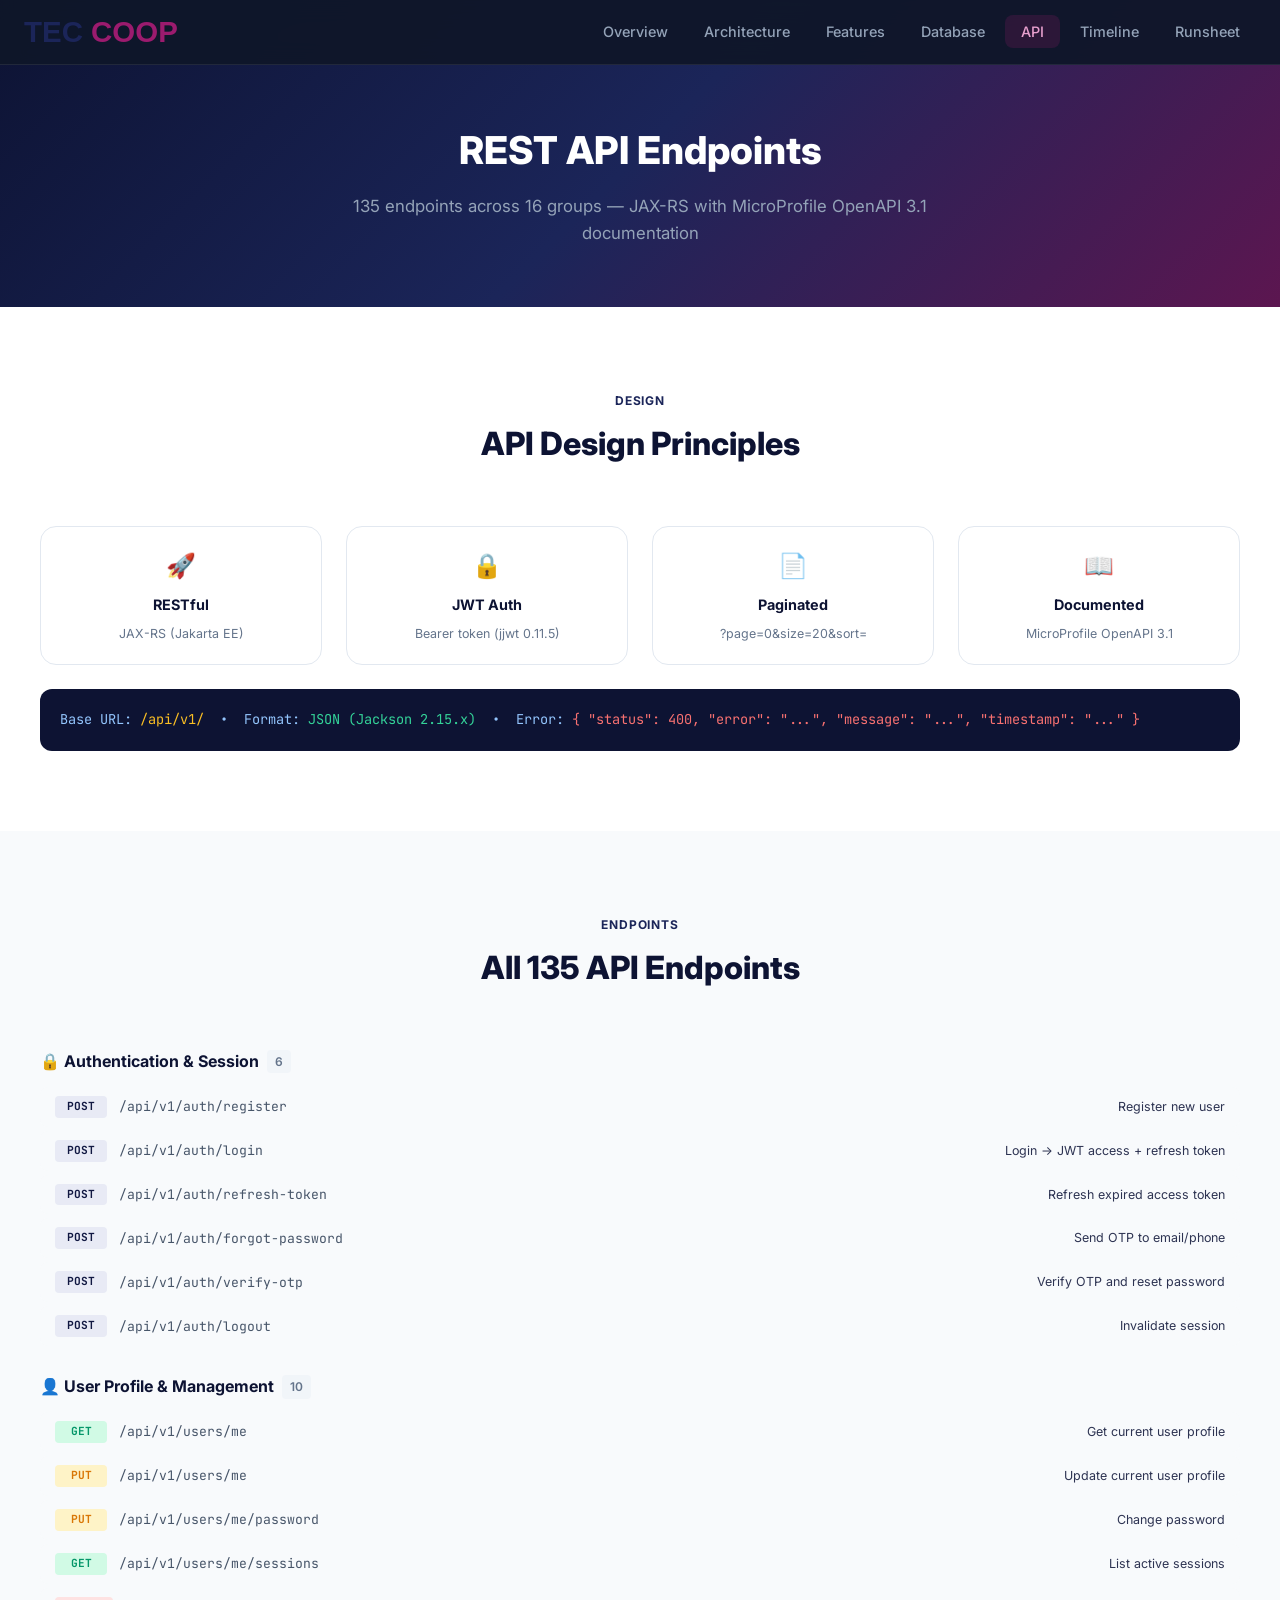
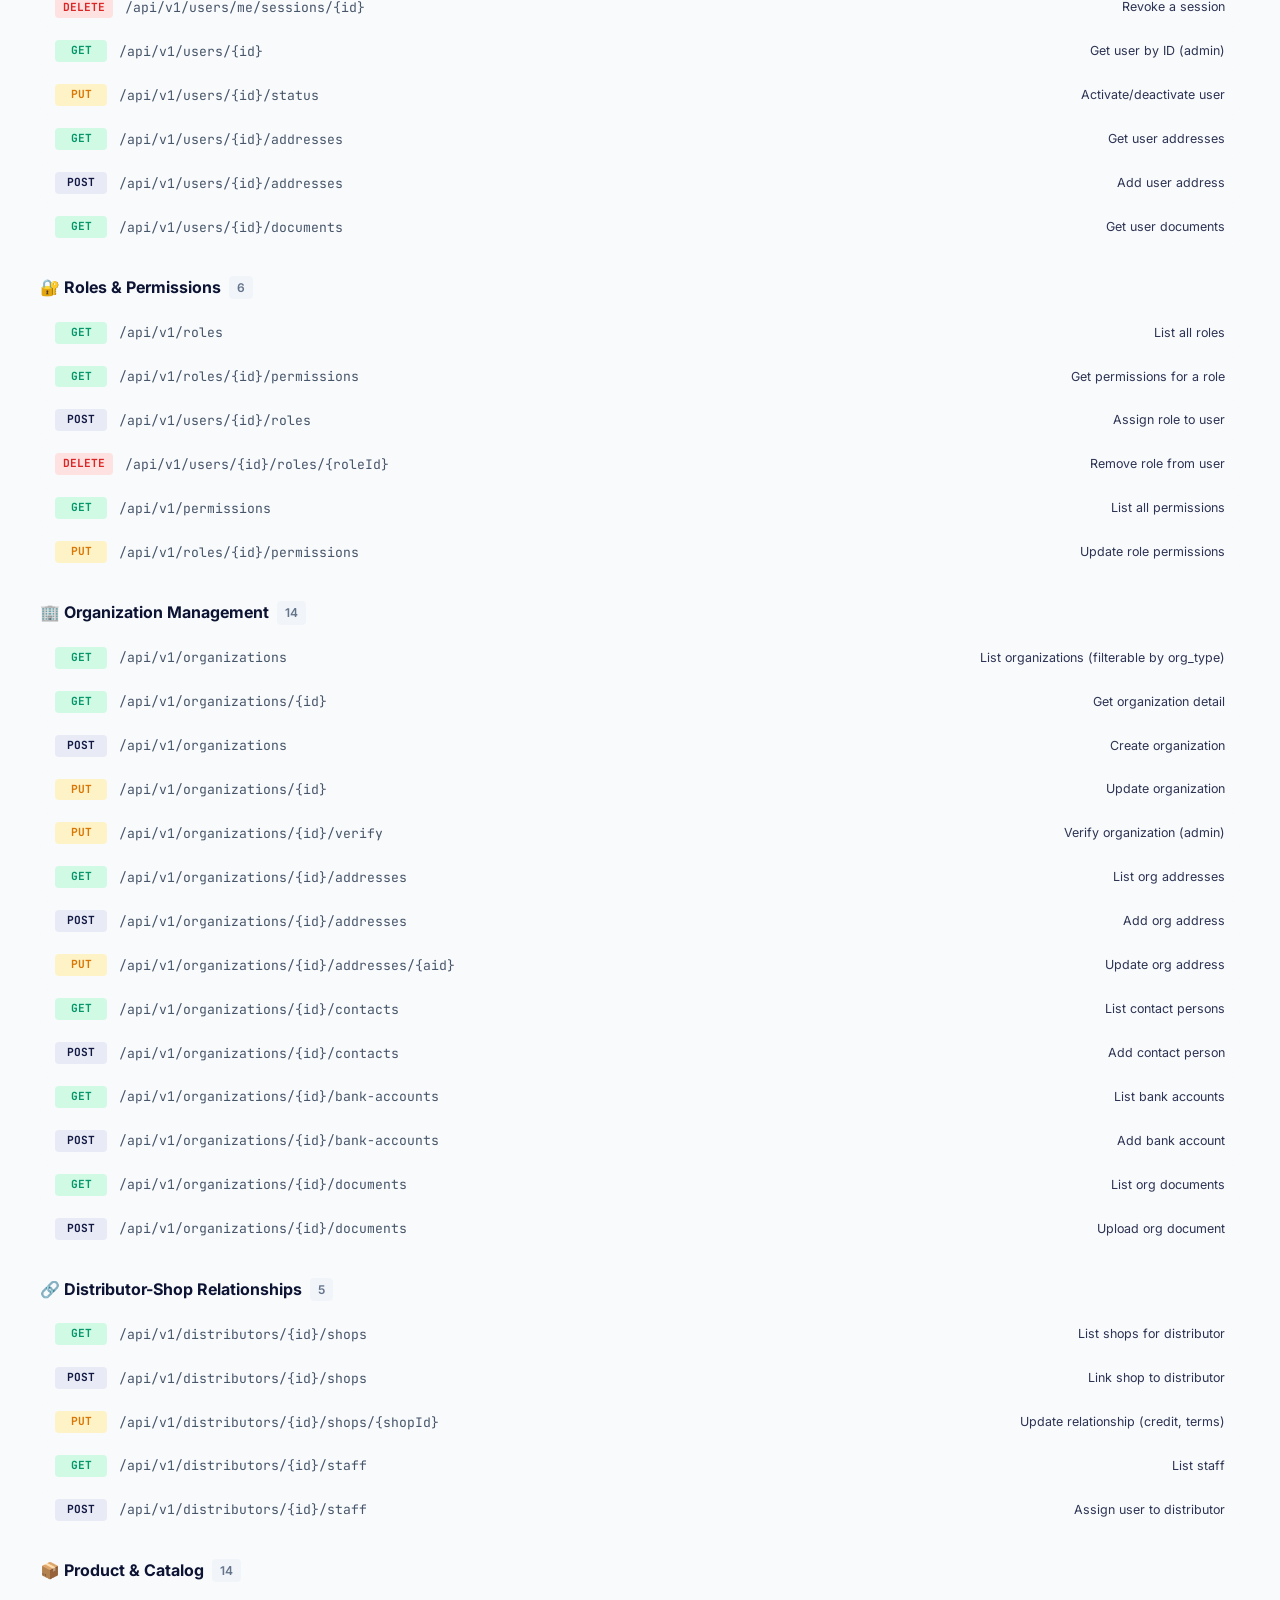
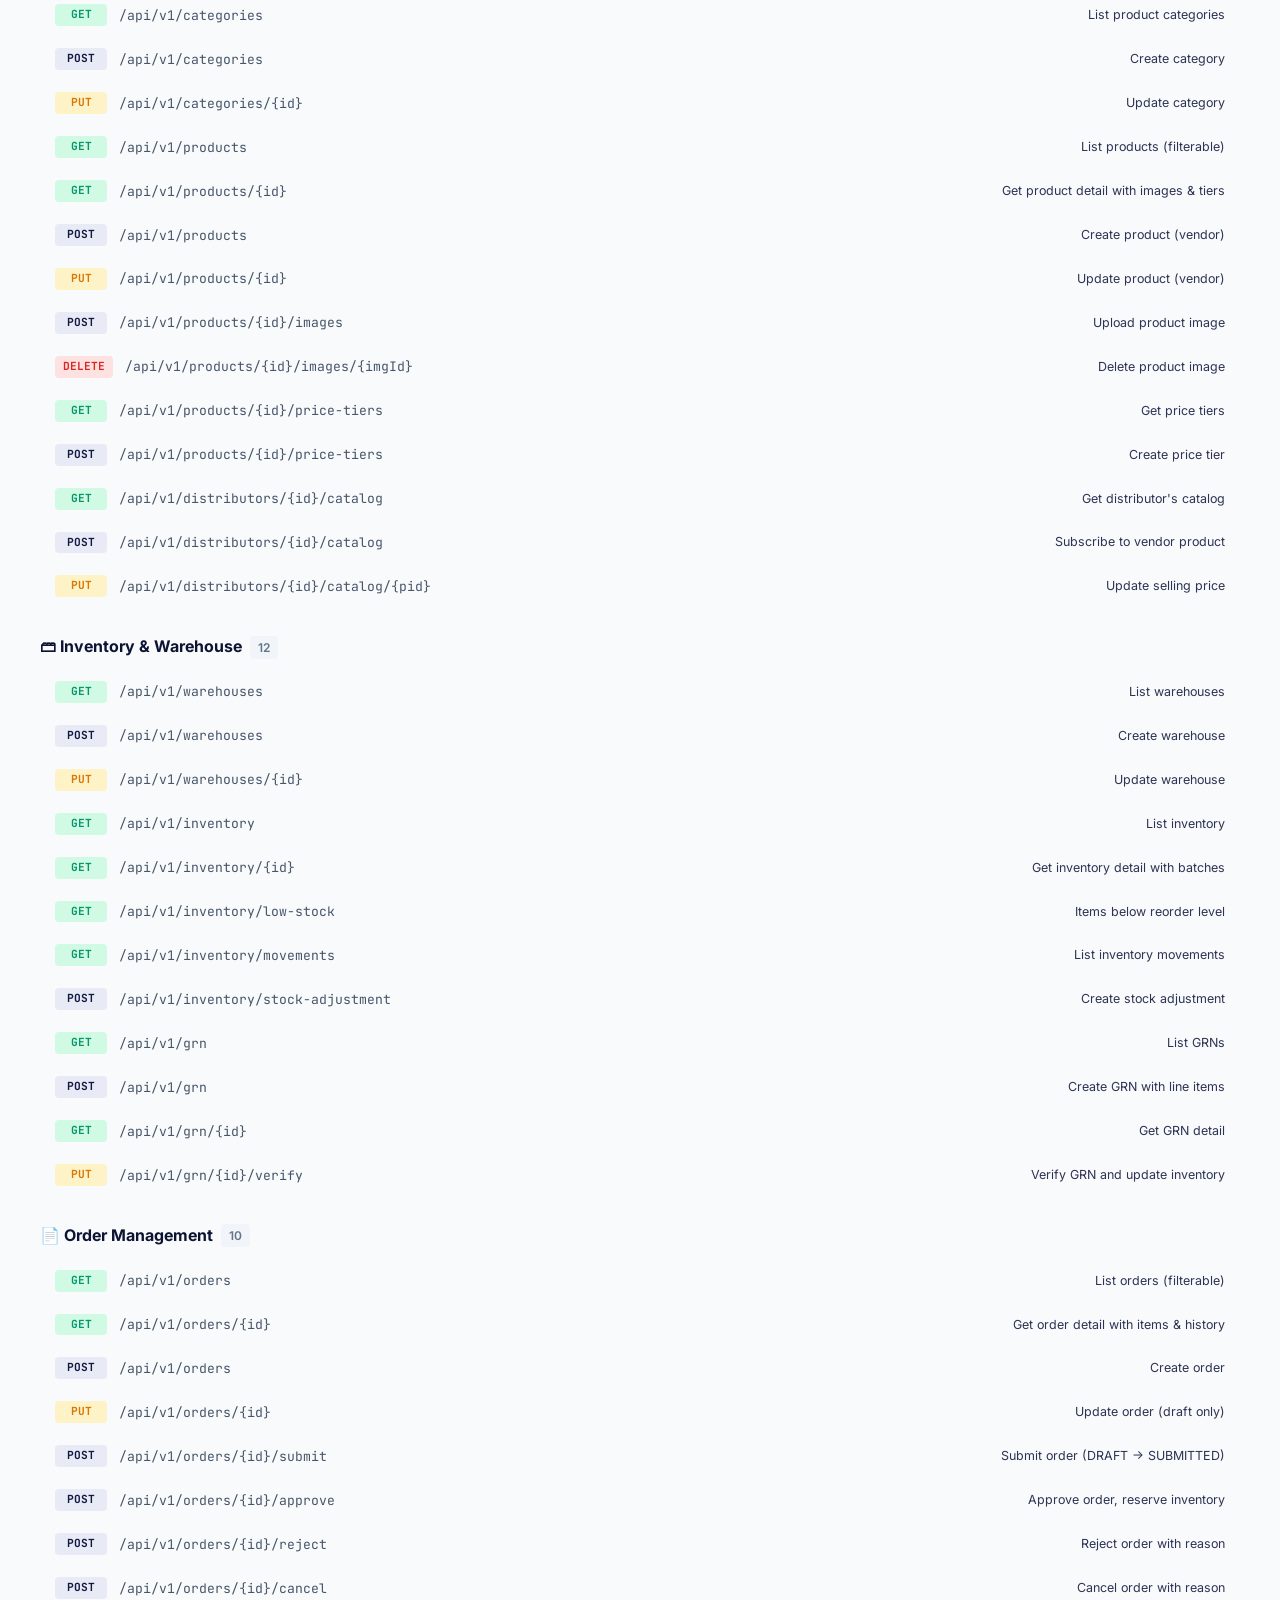
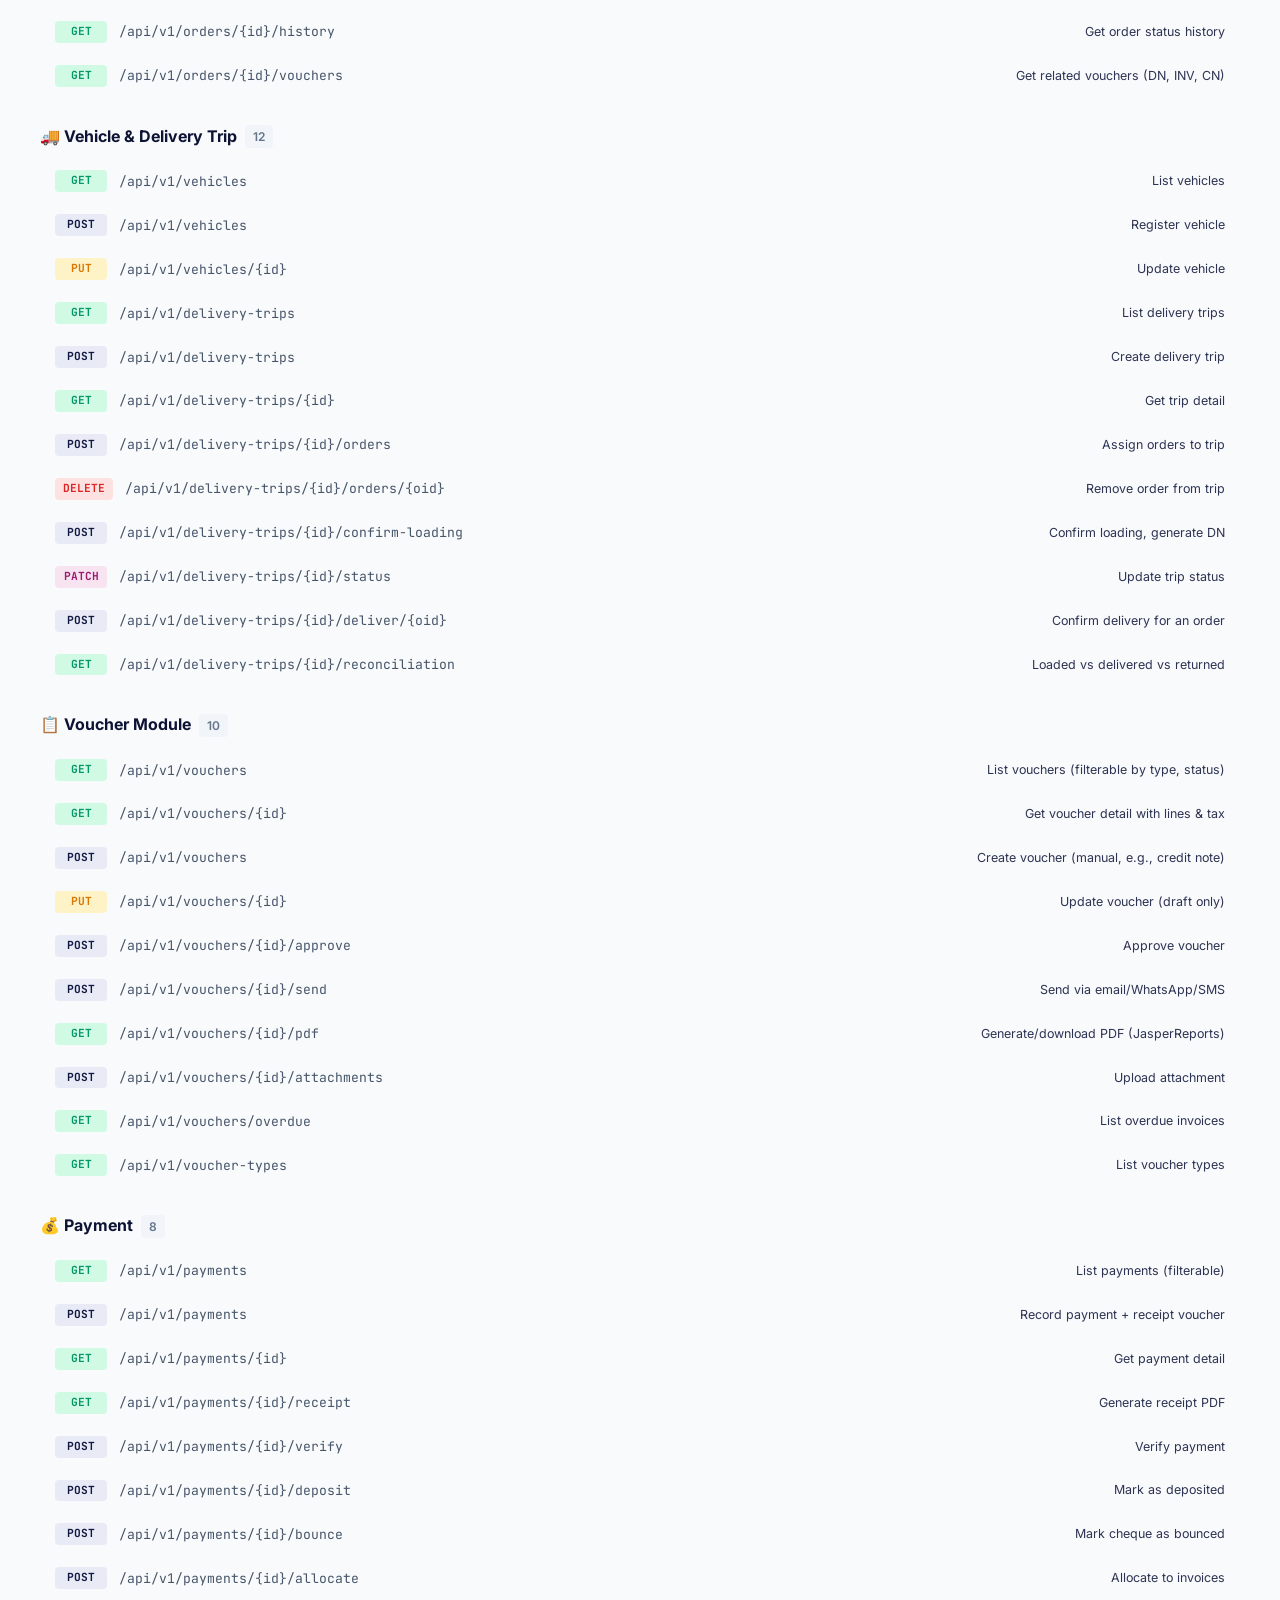
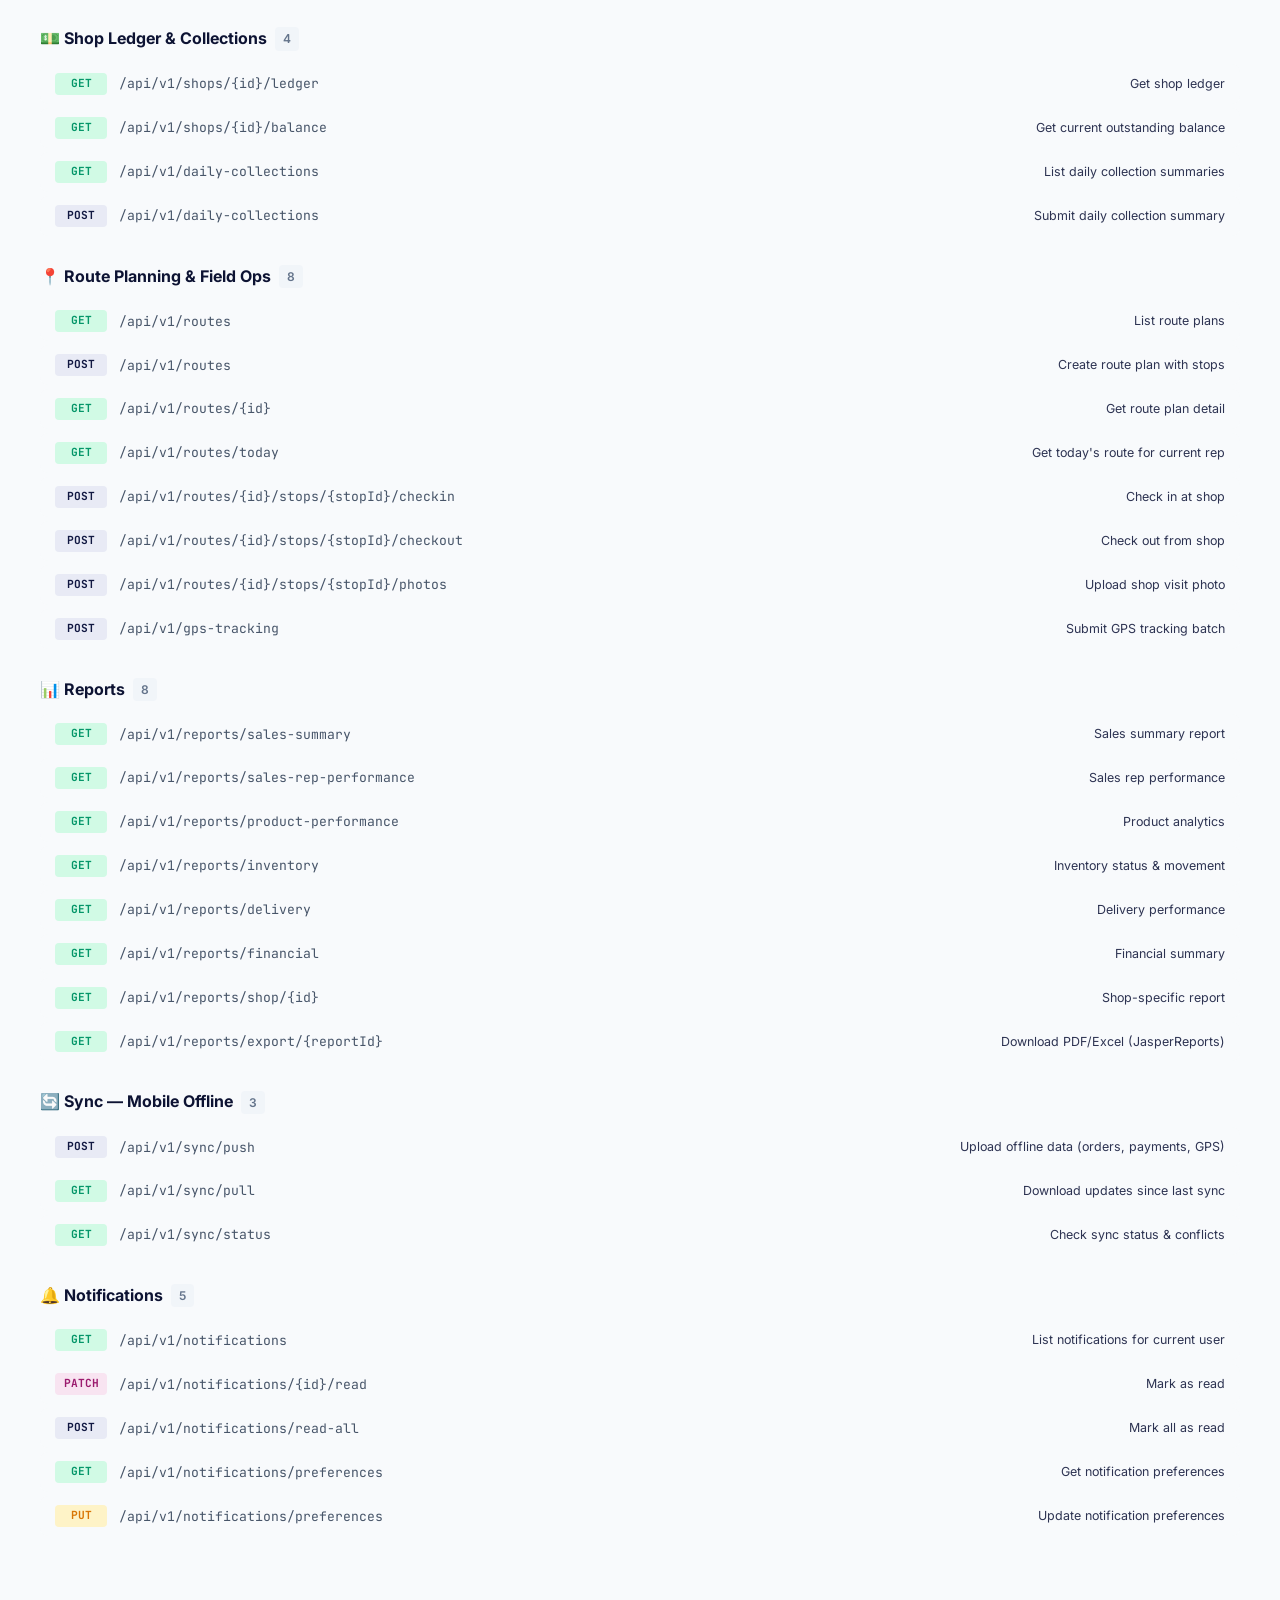
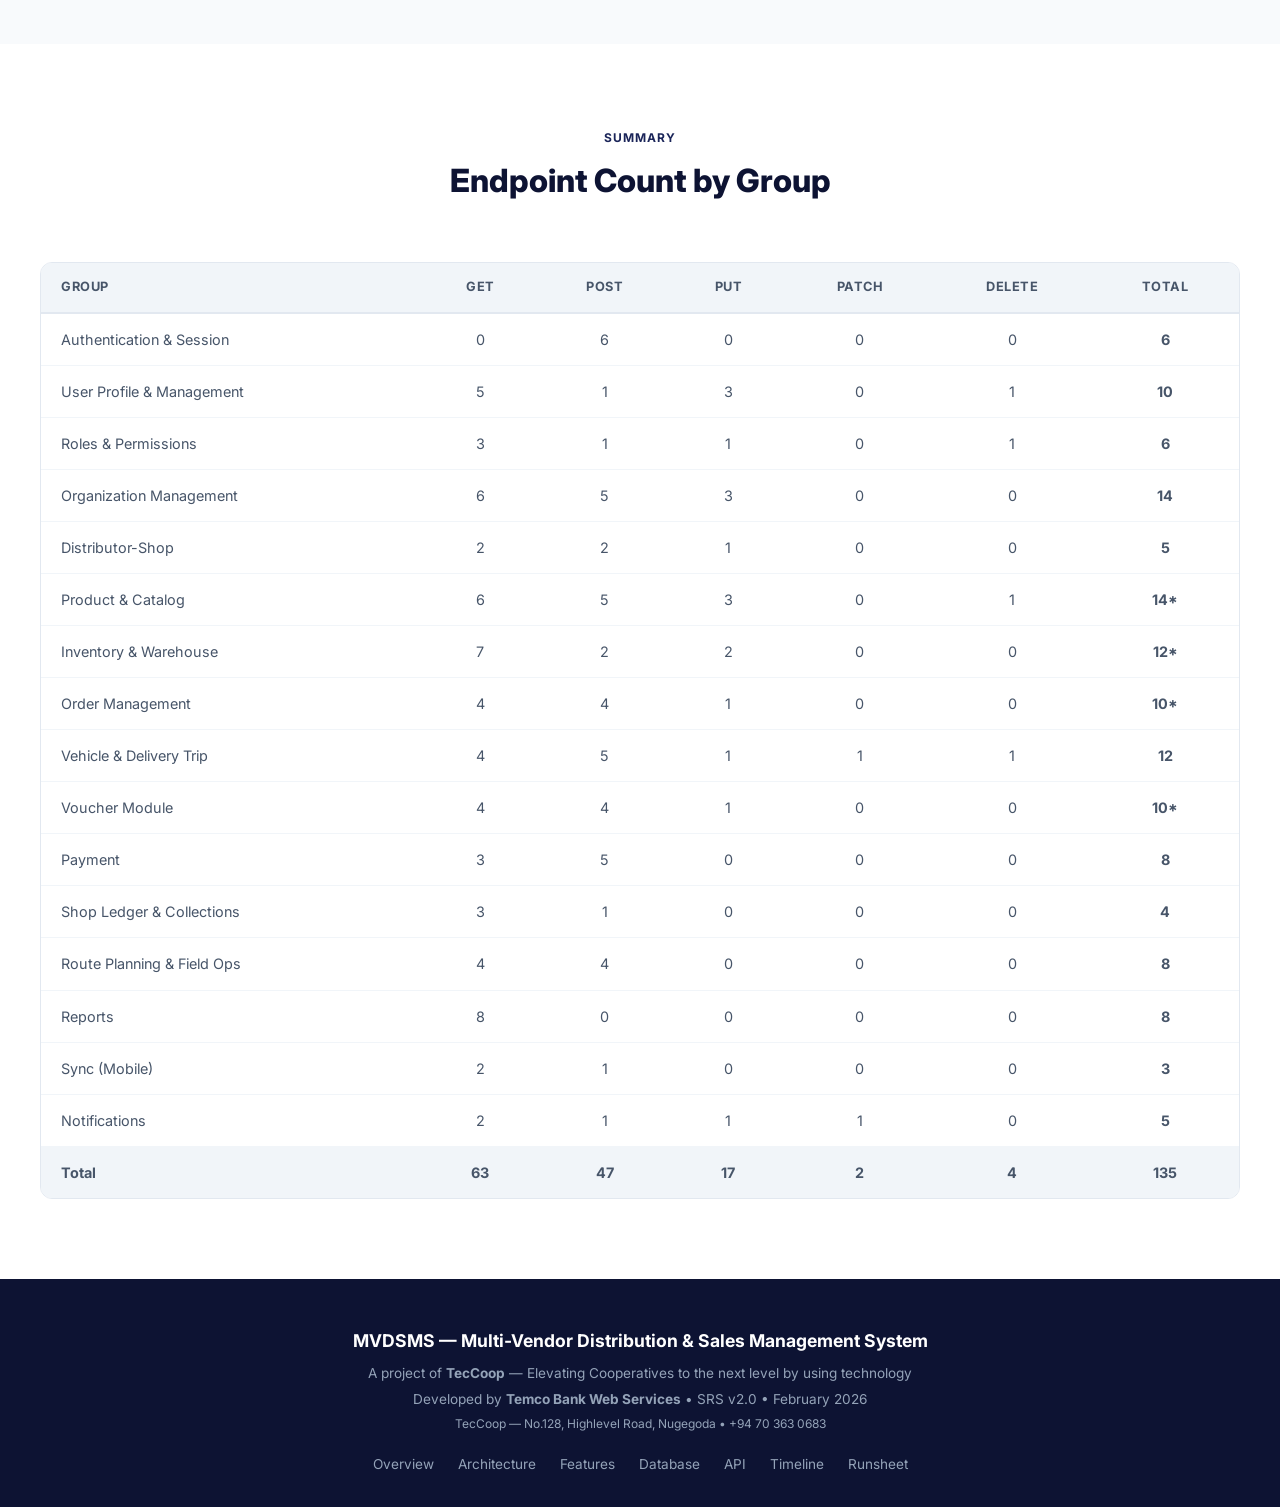
==== commit f124d132: "feat: add project runsheet page with week-by-week execution plan - 34-week runsheet with detailed ta" ====
--- a/docs/api.html
+++ b/docs/api.html
@@ -23,6 +23,7 @@
         <li><a href="database.html">Database</a></li>
         <li><a href="api.html" class="active">API</a></li>
         <li><a href="timeline.html">Timeline</a></li>
+        <li><a href="runsheet.html">Runsheet</a></li>
       </ul>
       <button class="mobile-toggle" id="mobileToggle" aria-label="Toggle menu">&#9776;</button>
     </div>
@@ -345,6 +346,7 @@
       <a href="database.html">Database</a>
       <a href="api.html">API</a>
       <a href="timeline.html">Timeline</a>
+      <a href="runsheet.html">Runsheet</a>
     </div>
   </footer>
 
